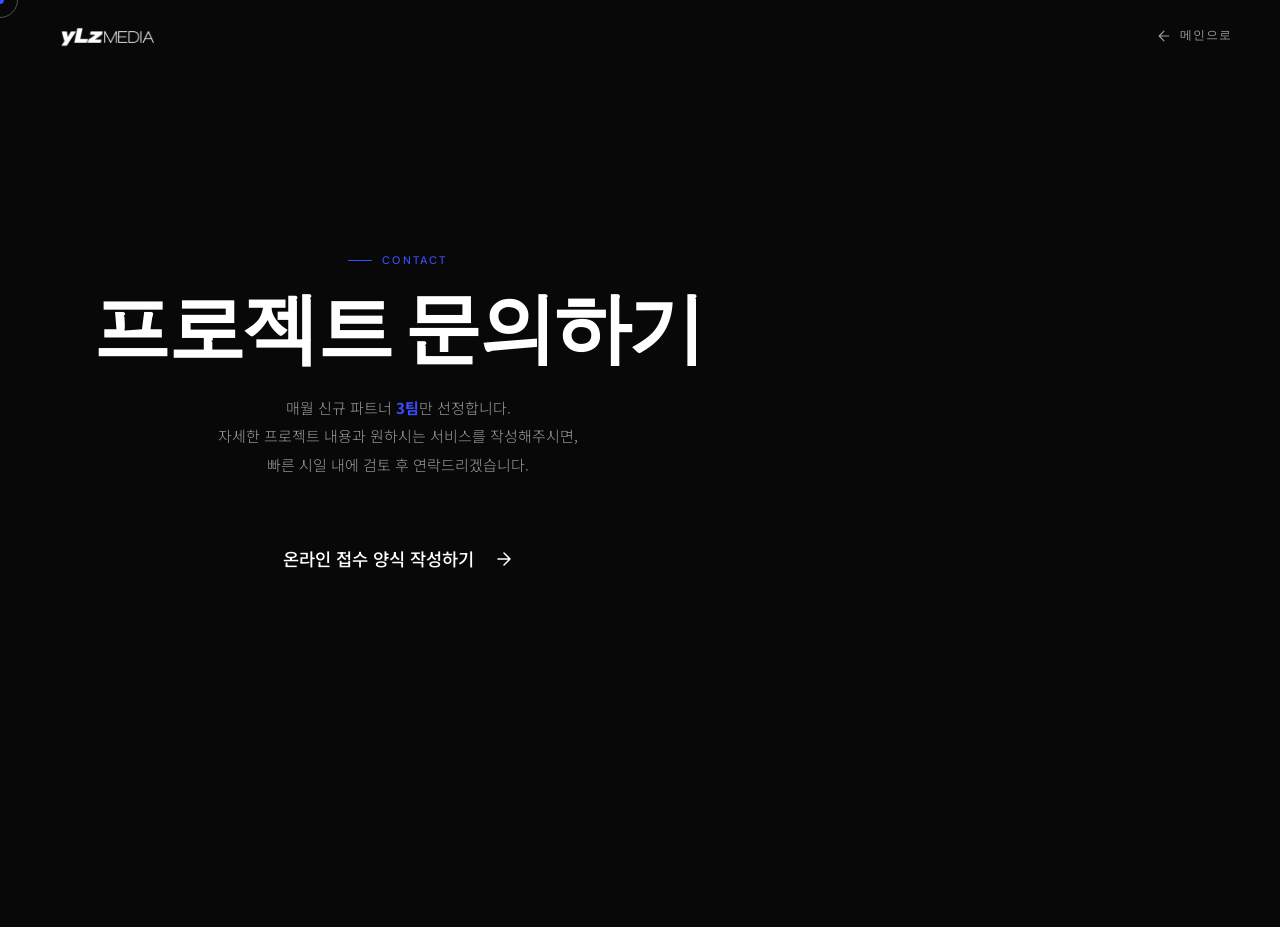
==== contact.html @ 0441ea74 "Update contact page for Vercel deployment with Tally" ====
<!DOCTYPE html>
<html lang="ko">
<head>
    <meta charset="UTF-8">
    <meta name="viewport" content="width=device-width, initial-scale=1.0">
    <meta name="description" content="YLZ MEDIA 문의하기 — 전략부터 제작까지 함께합니다.">
    <title>Contact — YLZ MEDIA</title>
    <link rel="preconnect" href="https://fonts.googleapis.com">
    <link rel="preconnect" href="https://fonts.gstatic.com" crossorigin>
    <link href="https://fonts.googleapis.com/css2?family=Noto+Sans+KR:wght@300;400;500;700;900&family=DM+Sans:ital,opsz,wght@0,9..40,300;0,9..40,400;0,9..40,500;0,9..40,700;1,9..40,300&display=swap" rel="stylesheet">
    <link rel="stylesheet" href="css/style.css?v=20260222">
    <link rel="stylesheet" href="css/contact.css">
</head>
<body class="contact-page">

    <!-- Custom Cursor -->
    <div class="cursor" id="cursor"></div>
    <div class="cursor-follower" id="cursorFollower"></div>

    <!-- Navigation -->
    <nav class="nav" id="nav">
        <div class="nav-inner">
            <a href="index.html" class="nav-logo">
                <img src="images/logo.png" alt="YLZ MEDIA" class="logo-img">
            </a>
            <a href="index.html" class="nav-back">
                <svg width="16" height="16" viewBox="0 0 20 20" fill="none"><path d="M16 10H4M4 10L10 4M4 10L10 16" stroke="currentColor" stroke-width="1.5" stroke-linecap="round"/></svg>
                <span>메인으로</span>
            </a>
        </div>
    </nav>

    <!-- Contact Page -->
    <main class="contact-page-main">
        <div class="container">

            <!-- 페이지 헤더 -->
            <div class="cp-header" style="text-align: center; padding-top: 10vh; padding-bottom: 15vh;">
                <span class="section-label reveal-up">Contact</span>
                <h1 class="cp-title reveal-up" data-delay="0.1" style="margin-bottom: 24px;">
                    프로젝트 문의하기
                </h1>
                <p class="cp-sub reveal-up" data-delay="0.2" style="margin-bottom: 48px;">
                    매월 신규 파트너 <em>3팀</em>만 선정합니다.<br>
                    자세한 프로젝트 내용과 원하시는 서비스를 작성해주시면,<br>
                    빠른 시일 내에 검토 후 연락드리겠습니다.
                </p>
                
                <div class="reveal-up" data-delay="0.3">
                    <a href="https://tally.so/r/wQQgO8" target="_blank" class="btn-primary" style="display: inline-flex; align-items: center; justify-content: center; padding: 18px 48px; border-radius: 100px; font-weight: 500; font-size: 1.1rem; color: #fff; background: var(--accent); transition: transform 0.3s ease, background 0.3s ease; text-decoration: none;">
                        <span>온라인 접수 양식 작성하기</span>
                        <svg width="20" height="20" viewBox="0 0 20 20" fill="none" style="margin-left: 8px;"><path d="M4 10H16M16 10L10 4M16 10L10 16" stroke="currentColor" stroke-width="1.5" stroke-linecap="round"/></svg>
                    </a>
                </div>
                
                <style>
                    .btn-primary:hover {
                        transform: translateY(-2px);
                        opacity: 0.9;
                    }
                </style>
            </div>

        </div>
    </main>

    <script src="js/contact.js"></script>
</body>
</html>
---- css/style.css ----
/* ============================================
   YLZ MEDIA — Design System
   Dark / Minimalist / Ultramarine
============================================ */

/* ── Variables ── */
:root {
  --black:        #080808;
  --black-2:      #0f0f0f;
  --black-3:      #161616;
  --black-4:      #1e1e1e;
  --white:        #ffffff;
  --white-60:     rgba(255,255,255,0.6);
  --white-30:     rgba(255,255,255,0.3);
  --white-10:     rgba(255,255,255,0.08);
  --ultramarine:  #3B4EFF;
  --ultra-light:  #6070FF;
  --ultra-dark:   #2234CC;
  --ultra-glow:   rgba(59,78,255,0.25);
  --ultra-10:     rgba(59,78,255,0.1);

  --font-en:      'DM Sans', sans-serif;
  --font-ko:      'Noto Sans KR', sans-serif;

  --nav-h:        72px;
  --radius:       4px;
  --transition:   0.6s cubic-bezier(0.16,1,0.3,1);
  --ease:         cubic-bezier(0.16,1,0.3,1);
}

/* ── Reset ── */
*, *::before, *::after { box-sizing: border-box; margin: 0; padding: 0; }
html { scroll-behavior: smooth; font-size: 16px; }
body {
  background: var(--black);
  color: var(--white);
  font-family: var(--font-ko);
  font-weight: 400;
  line-height: 1.6;
  overflow-x: hidden;
  cursor: none;
}
a { color: inherit; text-decoration: none; }
ul { list-style: none; }
img { max-width: 100%; display: block; }
button { cursor: none; border: none; background: none; }
input, textarea { font-family: var(--font-ko); }

/* ── Custom Cursor ── */
.cursor {
  position: fixed;
  width: 8px;
  height: 8px;
  background: var(--ultramarine);
  border-radius: 50%;
  pointer-events: none;
  z-index: 9999;
  transform: translate(-50%, -50%);
  transition: width 0.2s var(--ease), height 0.2s var(--ease), background 0.2s;
  mix-blend-mode: normal;
}
.cursor-follower {
  position: fixed;
  width: 36px;
  height: 36px;
  border: 1px solid var(--white-30);
  border-radius: 50%;
  pointer-events: none;
  z-index: 9998;
  transform: translate(-50%, -50%);
  transition: transform 0.15s var(--ease), width 0.3s var(--ease), height 0.3s var(--ease), border-color 0.3s;
}
body.cursor-hover .cursor {
  width: 0;
  height: 0;
}
body.cursor-hover .cursor-follower {
  width: 60px;
  height: 60px;
  border-color: var(--ultramarine);
}

/* ── Layout ── */
.container {
  width: 100%;
  max-width: 1280px;
  margin: 0 auto;
  padding: 0 48px;
}
.section {
  padding: 140px 0;
}

/* ── Typography ── */
.section-label {
  display: inline-flex;
  align-items: center;
  gap: 10px;
  font-family: var(--font-en);
  font-size: 11px;
  font-weight: 500;
  letter-spacing: 0.2em;
  text-transform: uppercase;
  color: var(--ultramarine);
  margin-bottom: 24px;
}
.section-label::before {
  content: '';
  display: block;
  width: 24px;
  height: 1px;
  background: var(--ultramarine);
}

.section-title {
  font-family: var(--font-en);
  font-size: clamp(42px, 5vw, 72px);
  font-weight: 700;
  line-height: 1.05;
  letter-spacing: -0.02em;
  color: var(--white);
  margin-bottom: 64px;
}
.section-title em {
  font-style: italic;
  color: var(--ultramarine);
}

/* ── Reveal Animation ── */
.reveal-up {
  opacity: 0;
  transform: translateY(40px);
  transition: opacity 0.8s var(--ease), transform 0.8s var(--ease);
}
.reveal-up.is-visible {
  opacity: 1;
  transform: translateY(0);
}

/* ── Navigation ── */
.nav {
  position: fixed;
  top: 0;
  left: 0;
  right: 0;
  z-index: 1000;
  height: var(--nav-h);
  transition: background 0.4s, backdrop-filter 0.4s, border-bottom 0.4s;
}
.nav.scrolled {
  background: rgba(8,8,8,0.9);
  backdrop-filter: blur(20px);
  -webkit-backdrop-filter: blur(20px);
  border-bottom: 1px solid var(--white-10);
}
.nav-inner {
  height: 100%;
  max-width: 1280px;
  margin: 0 auto;
  padding: 0 48px;
  display: flex;
  align-items: center;
  justify-content: space-between;
}
.nav-logo {
  display: flex;
  align-items: center;
  transition: opacity 0.3s;
}
.nav-logo:hover { opacity: 0.7; }
.logo-img {
  height: 28px;
  width: auto;
  display: block;
  object-fit: contain;
  /* 로고가 흰색일 경우를 위한 필터 — 이미 흰색이면 제거 가능 */
  filter: brightness(0) invert(1);
}
.footer-logo-img {
  height: 24px;
}
.logo-dot {
  color: var(--ultramarine);
  font-size: 28px;
  line-height: 1;
  margin-top: -4px;
}

.nav-menu {
  display: flex;
  align-items: center;
  gap: 40px;
}
.nav-link {
  font-family: var(--font-en);
  font-size: 13px;
  font-weight: 400;
  letter-spacing: 0.05em;
  color: var(--white-60);
  position: relative;
  transition: color 0.3s;
  overflow: hidden;
}
.nav-link::after {
  content: '';
  position: absolute;
  bottom: -2px;
  left: 0;
  width: 0;
  height: 1px;
  background: var(--ultramarine);
  transition: width 0.3s var(--ease);
}
.nav-link:hover { color: var(--white); }
.nav-link:hover::after { width: 100%; }
.nav-link.active { color: var(--white); }
.nav-link.active::after { width: 100%; }

.nav-cta {
  font-family: var(--font-en);
  font-size: 12px;
  font-weight: 500;
  letter-spacing: 0.1em;
  text-transform: uppercase;
  color: var(--ultramarine);
  border: 1px solid var(--ultramarine);
  padding: 8px 20px;
  border-radius: 2px;
  transition: background 0.3s, color 0.3s;
}
.nav-cta:hover {
  background: var(--ultramarine);
  color: var(--white);
}

.nav-toggle {
  display: none;
  flex-direction: column;
  gap: 6px;
  padding: 4px;
}
.toggle-line {
  display: block;
  width: 28px;
  height: 1.5px;
  background: var(--white);
  transition: transform 0.4s var(--ease), opacity 0.3s;
  transform-origin: center;
}
.nav-toggle.open .toggle-line:first-child {
  transform: translateY(3.75px) rotate(45deg);
}
.nav-toggle.open .toggle-line:last-child {
  transform: translateY(-3.75px) rotate(-45deg);
}

/* ── Hero ── */
.hero {
  position: relative;
  min-height: 100vh;
  display: flex;
  flex-direction: column;
  justify-content: center;
  overflow: hidden;
  padding-top: var(--nav-h);
}
.hero-bg {
  position: absolute;
  inset: 0;
  z-index: 0;
}
.hero-grid {
  position: absolute;
  inset: 0;
  background-image:
    linear-gradient(rgba(255,255,255,0.03) 1px, transparent 1px),
    linear-gradient(90deg, rgba(255,255,255,0.03) 1px, transparent 1px);
  background-size: 80px 80px;
  mask-image: radial-gradient(ellipse 80% 80% at 50% 50%, black 40%, transparent 100%);
}
.hero-glow {
  position: absolute;
  bottom: -20%;
  left: 50%;
  transform: translateX(-50%);
  width: 800px;
  height: 500px;
  background: radial-gradient(ellipse, var(--ultra-glow) 0%, transparent 70%);
  pointer-events: none;
}

.hero-inner {
  position: relative;
  z-index: 1;
  max-width: 1280px;
  margin: 0 auto;
  padding: 0 48px;
  width: 100%;
  padding-top: 80px;
  padding-bottom: 80px;
}
.hero-label {
  display: inline-flex;
  align-items: center;
  gap: 10px;
  font-family: var(--font-en);
  font-size: 11px;
  font-weight: 500;
  letter-spacing: 0.25em;
  color: var(--white-60);
  text-transform: uppercase;
  margin-bottom: 32px;
}
.label-dot {
  width: 6px;
  height: 6px;
  border-radius: 50%;
  background: var(--ultramarine);
  animation: pulse 2s infinite;
}
@keyframes pulse {
  0%, 100% { opacity: 1; transform: scale(1); }
  50% { opacity: 0.5; transform: scale(0.7); }
}

.hero-title {
  display: flex;
  flex-direction: column;
  gap: 8px;
  margin-bottom: 56px;
}
.hero-line {
  display: flex;
  align-items: baseline;
  gap: 20px;
  overflow: hidden;
}
.word {
  font-family: var(--font-en);
  font-size: clamp(56px, 8vw, 120px);
  font-weight: 700;
  line-height: 1;
  letter-spacing: -0.03em;
  display: block;
}
.word.accent { color: var(--ultramarine); }
.word.outline {
  color: transparent;
  -webkit-text-stroke: 1.5px rgba(255,255,255,0.5);
}

.hero-bottom {
  display: flex;
  align-items: flex-end;
  gap: 64px;
}
.hero-sub {
  font-size: 15px;
  line-height: 1.8;
  color: var(--white-60);
  font-weight: 300;
  max-width: 320px;
}

.btn-primary {
  display: inline-flex;
  align-items: center;
  gap: 12px;
  font-family: var(--font-ko);
  font-size: 14px;
  font-weight: 500;
  color: var(--white);
  background: var(--ultramarine);
  padding: 16px 32px;
  border-radius: 2px;
  white-space: nowrap;
  transition: background 0.3s, transform 0.3s var(--ease), box-shadow 0.3s;
}
.btn-primary:hover {
  background: var(--ultra-light);
  transform: translateY(-2px);
  box-shadow: 0 16px 40px var(--ultra-glow);
}
.btn-primary svg { transition: transform 0.3s var(--ease); }
.btn-primary:hover svg { transform: translateX(4px); }

.hero-scroll {
  position: absolute;
  left: 48px;
  bottom: 48px;
  display: flex;
  align-items: center;
  gap: 16px;
  z-index: 1;
}
.scroll-line {
  width: 1px;
  height: 56px;
  background: var(--white-10);
  position: relative;
  overflow: hidden;
}
.scroll-dot {
  position: absolute;
  top: -8px;
  left: 50%;
  transform: translateX(-50%);
  width: 3px;
  height: 8px;
  border-radius: 2px;
  background: var(--ultramarine);
  animation: scrollDown 1.8s infinite var(--ease);
}
@keyframes scrollDown {
  0%   { top: -8px; opacity: 1; }
  80%  { top: 56px; opacity: 0.3; }
  100% { top: -8px; opacity: 0; }
}
.scroll-label {
  font-family: var(--font-en);
  font-size: 10px;
  letter-spacing: 0.2em;
  text-transform: uppercase;
  color: var(--white-30);
  writing-mode: vertical-lr;
  transform: rotate(180deg);
}

.hero-marquee {
  position: absolute;
  bottom: 0;
  left: 0;
  right: 0;
  height: 48px;
  border-top: 1px solid var(--white-10);
  overflow: hidden;
  display: flex;
  align-items: center;
  z-index: 1;
}
.marquee-track {
  display: flex;
  align-items: center;
  gap: 32px;
  animation: marquee 30s linear infinite;
  white-space: nowrap;
}
.marquee-track span {
  font-family: var(--font-en);
  font-size: 11px;
  font-weight: 500;
  letter-spacing: 0.2em;
  text-transform: uppercase;
  color: var(--white-30);
}
.marquee-track .sep { color: var(--ultramarine); }
@keyframes marquee {
  from { transform: translateX(0); }
  to   { transform: translateX(-50%); }
}

/* ── About ── */
.about { background: var(--black); }
.section-header { margin-bottom: 80px; }
.section-header.center { text-align: center; }
.section-header.center .section-label {
  justify-content: center;
}
.section-header.center .section-label::before { display: none; }

.about-body {
  display: grid;
  grid-template-columns: 1fr 1fr;
  gap: 80px;
  align-items: center;
}

/* Quote block */
.about-quote {
  margin-bottom: 40px;
}
.quote-icon {
  display: block;
  font-family: var(--font-en);
  font-size: 64px;
  line-height: 1;
  color: var(--ultramarine);
  margin-bottom: 16px;
  font-weight: 700;
}
.about-lead {
  font-size: 15px;
  color: var(--white-60);
  font-weight: 300;
  line-height: 1.8;
  margin-bottom: 12px;
}
.about-question {
  font-size: 20px;
  font-weight: 700;
  color: var(--white);
  line-height: 1.5;
}
.about-desc {
  font-size: 15px;
  line-height: 1.9;
  color: var(--white-60);
  font-weight: 300;
}
.about-desc strong {
  color: var(--white);
  font-weight: 600;
}

/* Big text */
.about-big-text {
  display: flex;
  flex-direction: column;
  gap: 0;
}
.big-text-line {
  font-family: var(--font-en);
  font-size: clamp(52px, 6.5vw, 100px);
  font-weight: 900;
  line-height: 1;
  letter-spacing: -0.03em;
}
.big-text-line.white { color: var(--white); }
.big-text-line.blue  { color: var(--ultramarine); }

/* Platform Marquee */
.about-platforms {
  display: flex;
  align-items: center;
  justify-content: center;
  overflow: hidden;
}
.platform-marquee-wrap {
  display: flex;
  flex-direction: column;
  gap: 0;
  width: 100%;
  overflow: hidden;
  border: 1px solid var(--white-10);
  border-radius: 12px;
  padding: 8px 0;
  background: var(--black-3);
}
.platform-marquee-row {
  overflow: hidden;
  padding: 12px 0;
  border-bottom: 1px solid var(--white-10);
}
.platform-marquee-row:last-child {
  border-bottom: none;
}
.platform-marquee-track {
  display: flex;
  align-items: center;
  gap: 24px;
  white-space: nowrap;
  animation: platformForward 20s linear infinite;
}
.platform-marquee-track.reverse {
  animation: platformReverse 24s linear infinite;
}
.platform-marquee-track.slow {
  animation: platformForward 32s linear infinite;
}
.platform-marquee-track span {
  font-family: var(--font-en);
  font-size: clamp(22px, 3vw, 36px);
  font-weight: 800;
  letter-spacing: 0.05em;
  color: var(--white);
  text-transform: uppercase;
  transition: color 0.3s;
}
.platform-marquee-track span:not(.psep):hover {
  color: var(--ultramarine);
}
.platform-marquee-track .psep {
  color: var(--ultramarine);
  font-size: 18px;
  font-weight: 400;
}
@keyframes platformForward {
  from { transform: translateX(0); }
  to   { transform: translateX(-50%); }
}
@keyframes platformReverse {
  from { transform: translateX(-50%); }
  to   { transform: translateX(0); }
}

/* ── Problem ── */
.problem { background: var(--black-2); }
.problem-body {
  display: grid;
  grid-template-columns: 1fr 1fr;
  gap: 80px;
  align-items: center;
}
.problem-stat {
  margin-bottom: 32px;
}
.stat-number {
  font-family: var(--font-en);
  font-size: clamp(96px, 12vw, 160px);
  font-weight: 900;
  color: var(--white);
  line-height: 1;
  letter-spacing: -0.04em;
  display: block;
}
.stat-pct {
  font-size: clamp(56px, 7vw, 96px);
  color: var(--ultramarine);
}
.problem-stat-desc {
  font-size: 15px;
  line-height: 1.8;
  color: var(--white-60);
  font-weight: 300;
}
.problem-cards {
  display: flex;
  flex-direction: column;
  gap: 12px;
}
.problem-card {
  border: 1px solid var(--ultramarine);
  border-radius: var(--radius);
  background: var(--ultra-10);
  padding: 24px 28px;
  transition: background 0.3s, transform 0.3s var(--ease);
}
.problem-card:hover {
  background: rgba(59,78,255,0.18);
  transform: translateX(6px);
}
.problem-card-inner {
  display: flex;
  flex-direction: column;
  gap: 6px;
}
.problem-card-inner strong {
  font-size: 16px;
  font-weight: 700;
  color: var(--white);
}
.problem-card-inner span {
  font-size: 13px;
  color: var(--white-60);
  font-weight: 300;
}
.accent-text {
  color: var(--ultramarine);
  font-weight: 700;
}

/* ── Solution ── */
.solution { background: var(--black-2); }
.solution-steps {
  display: flex;
  flex-direction: column;
  gap: 0;
}
.solution-step {
  display: grid;
  grid-template-columns: 80px 1fr 48px;
  align-items: center;
  gap: 40px;
  padding: 48px 0;
  border-bottom: 1px solid var(--white-10);
  position: relative;
  transition: background 0.4s;
}
.solution-step:first-child { border-top: 1px solid var(--white-10); }
.solution-step::before {
  content: '';
  position: absolute;
  inset: 0;
  background: var(--ultra-10);
  opacity: 0;
  transition: opacity 0.4s;
  pointer-events: none;
  border-radius: var(--radius);
}
.solution-step:hover::before { opacity: 1; }
.step-number {
  font-family: var(--font-en);
  font-size: 13px;
  font-weight: 500;
  letter-spacing: 0.1em;
  color: var(--ultramarine);
}
.step-content h3 {
  font-size: 22px;
  font-weight: 700;
  color: var(--white);
  margin-bottom: 8px;
  transition: color 0.3s;
}
.solution-step:hover .step-content h3 { color: var(--ultra-light); }
.step-content p {
  font-size: 14px;
  color: var(--white-60);
  font-weight: 300;
  line-height: 1.7;
}
.step-arrow {
  display: flex;
  justify-content: center;
  color: var(--white-30);
  transition: color 0.3s, transform 0.3s;
}
.step-arrow.last { opacity: 0; }
.solution-step:hover .step-arrow { color: var(--ultramarine); transform: translateX(4px); }

/* ── Performance ── */
.performance {
  background: var(--black-3);
  position: relative;
  overflow: hidden;
}
.performance::before {
  content: '';
  position: absolute;
  top: 50%;
  left: 50%;
  transform: translate(-50%, -50%);
  width: 800px;
  height: 400px;
  background: radial-gradient(ellipse, rgba(59,78,255,0.08) 0%, transparent 70%);
  pointer-events: none;
}
.performance-grid {
  display: grid;
  grid-template-columns: repeat(2, 1fr);
  gap: 1px;
  background: var(--white-10);
  border: 1px solid var(--white-10);
}
.perf-item {
  background: var(--black-3);
  padding: 56px 48px;
  position: relative;
  transition: background 0.3s;
}
.perf-item:hover { background: var(--black-4); }
.perf-number {
  display: flex;
  align-items: flex-end;
  gap: 2px;
  margin-bottom: 12px;
}
.perf-prefix {
  font-family: var(--font-en);
  font-size: clamp(40px, 5vw, 72px);
  font-weight: 700;
  color: var(--ultramarine);
  line-height: 1;
  padding-bottom: 6px;
}
.count {
  font-family: var(--font-en);
  font-size: clamp(48px, 6vw, 88px);
  font-weight: 700;
  color: var(--white);
  line-height: 1;
  letter-spacing: -0.03em;
}
.perf-unit {
  font-family: var(--font-en);
  font-size: clamp(28px, 3.5vw, 48px);
  font-weight: 700;
  color: var(--ultramarine);
  line-height: 1;
  padding-bottom: 6px;
}
.perf-label {
  font-size: 16px;
  font-weight: 700;
  color: var(--white);
  margin-bottom: 12px;
}
.perf-desc {
  font-size: 13px;
  color: var(--white-60);
  font-weight: 300;
  line-height: 1.8;
}

/* ── Services ── */
.services { background: var(--black); }
.services-list {
  display: flex;
  flex-direction: column;
}
.service-item {
  display: grid;
  grid-template-columns: 60px 1fr auto;
  align-items: center;
  gap: 48px;
  padding: 40px 0;
  border-bottom: 1px solid var(--white-10);
  position: relative;
  overflow: hidden;
  cursor: none;
}
.service-item:first-child { border-top: 1px solid var(--white-10); }
.service-item::before {
  content: '';
  position: absolute;
  left: -100%;
  top: 0;
  width: 100%;
  height: 100%;
  background: linear-gradient(90deg, transparent, var(--ultra-10));
  transition: left 0.5s var(--ease);
}
.service-item:hover::before { left: 0; }
.service-num {
  font-family: var(--font-en);
  font-size: 12px;
  font-weight: 500;
  letter-spacing: 0.1em;
  color: var(--white-30);
  transition: color 0.3s;
}
.service-item:hover .service-num { color: var(--ultramarine); }
.service-info h3 {
  font-size: 20px;
  font-weight: 700;
  color: var(--white);
  margin-bottom: 8px;
  transition: color 0.3s;
}
.service-item:hover .service-info h3 { color: var(--ultra-light); }
.service-info p {
  font-size: 13px;
  color: var(--white-60);
  font-weight: 300;
  line-height: 1.7;
}
.service-subtags {
  display: flex;
  gap: 8px;
  margin-top: 14px;
  flex-wrap: wrap;
}
.service-subtags span {
  font-family: var(--font-en);
  font-size: 11px;
  font-weight: 500;
  letter-spacing: 0.08em;
  color: var(--ultramarine);
  border: 1px solid var(--ultramarine);
  padding: 4px 12px;
  border-radius: 20px;
  transition: background 0.3s, color 0.3s;
}
.service-item:hover .service-subtags span {
  background: var(--ultramarine);
  color: var(--white);
}
.service-tag {
  font-family: var(--font-en);
  font-size: 11px;
  font-weight: 500;
  letter-spacing: 0.1em;
  text-transform: uppercase;
  color: var(--white-30);
  border: 1px solid var(--white-10);
  padding: 6px 14px;
  border-radius: 2px;
  white-space: nowrap;
  transition: color 0.3s, border-color 0.3s;
}
.service-item:hover .service-tag {
  color: var(--ultramarine);
  border-color: var(--ultramarine);
}

/* ── Portfolio ── */
.portfolio { background: var(--black-2); }

.portfolio-grid {
  display: grid;
  grid-template-columns: repeat(2, 1fr);
  gap: 2px;
}

/* 포트폴리오 카드 */
.portfolio-item {
  overflow: hidden;
  position: relative;
  cursor: none;
  transition: opacity 0.4s, transform 0.4s var(--ease);
}
.portfolio-link {
  display: block;
  text-decoration: none;
  color: inherit;
}

/* 썸네일 영역 */
.portfolio-thumb {
  position: relative;
  overflow: hidden;
  aspect-ratio: 16/10;
  background: var(--black-4);
}
.portfolio-thumb img {
  width: 100%;
  height: 100%;
  object-fit: cover;
  display: block;
  transition: transform 0.7s var(--ease);
}
.portfolio-item:hover .portfolio-thumb img {
  transform: scale(1.06);
}

/* 썸네일 없을 때 플레이스홀더 */
.portfolio-placeholder {
  width: 100%;
  height: 100%;
  background: var(--black-4);
  display: flex;
  align-items: center;
  justify-content: center;
  transition: background 0.4s;
}
.portfolio-item:hover .portfolio-placeholder {
  background: var(--black-3);
}
.placeholder-icon {
  font-size: 36px;
  color: var(--white-10);
  transition: color 0.4s, transform 0.4s var(--ease);
}
.portfolio-item:hover .placeholder-icon {
  color: var(--ultramarine);
  transform: scale(1.15);
}

/* 호버 오버레이 */
.portfolio-hover {
  position: absolute;
  inset: 0;
  background: rgba(8, 8, 8, 0.88);
  backdrop-filter: blur(4px);
  -webkit-backdrop-filter: blur(4px);
  display: flex;
  flex-direction: column;
  align-items: center;
  justify-content: center;
  gap: 12px;
  opacity: 0;
  transition: opacity 0.4s var(--ease);
  padding: 24px;
}
.portfolio-item:hover .portfolio-hover {
  opacity: 1;
}

/* 성과 수치 */
.hover-stat {
  display: flex;
  flex-direction: column;
  align-items: center;
  gap: 4px;
}
.stat-label {
  font-family: var(--font-en);
  font-size: 10px;
  font-weight: 500;
  letter-spacing: 0.2em;
  text-transform: uppercase;
  color: var(--ultramarine);
}
.stat-value {
  font-family: var(--font-en);
  font-size: clamp(28px, 4vw, 44px);
  font-weight: 700;
  color: var(--white);
  letter-spacing: -0.02em;
  line-height: 1;
}
.hover-divider {
  width: 32px;
  height: 1px;
  background: var(--white-30);
}
.hover-platform {
  font-family: var(--font-en);
  font-size: 11px;
  font-weight: 500;
  letter-spacing: 0.15em;
  text-transform: uppercase;
  color: var(--white-60);
}
.hover-cta {
  font-family: var(--font-ko);
  font-size: 12px;
  font-weight: 400;
  color: var(--ultramarine);
  border: 1px solid var(--ultramarine);
  padding: 7px 18px;
  border-radius: 2px;
  margin-top: 4px;
  transition: background 0.3s, color 0.3s;
}
.portfolio-link:hover .hover-cta {
  background: var(--ultramarine);
  color: var(--white);
}

/* 카드 하단 정보 */
.portfolio-info {
  padding: 20px 24px;
  background: var(--black-3);
  border-top: 1px solid var(--white-10);
  display: flex;
  flex-direction: column;
  gap: 4px;
  transition: background 0.3s;
}
.portfolio-item:hover .portfolio-info {
  background: var(--black-4);
}
.portfolio-cat-tag {
  font-family: var(--font-en);
  font-size: 10px;
  font-weight: 500;
  letter-spacing: 0.18em;
  text-transform: uppercase;
  color: var(--ultramarine);
  margin-bottom: 4px;
}
.portfolio-client {
  font-size: 18px;
  font-weight: 700;
  color: var(--white);
  line-height: 1.2;
  transition: color 0.3s;
}
.portfolio-item:hover .portfolio-client {
  color: var(--ultra-light);
}
.portfolio-project {
  font-size: 12px;
  color: var(--white-60);
  font-weight: 300;
}

/* 소개서 CTA */
.portfolio-cta {
  margin-top: 48px;
  display: flex;
  align-items: center;
  gap: 24px;
}
.portfolio-cta p {
  font-size: 14px;
  color: var(--white-60);
  font-weight: 300;
}
.btn-outline {
  display: inline-flex;
  align-items: center;
  gap: 10px;
  font-family: var(--font-ko);
  font-size: 13px;
  font-weight: 500;
  color: var(--white);
  border: 1px solid var(--white-30);
  padding: 12px 24px;
  border-radius: 2px;
  white-space: nowrap;
  transition: border-color 0.3s, color 0.3s, background 0.3s;
}
.btn-outline:hover {
  border-color: var(--ultramarine);
  color: var(--ultramarine);
}

/* ══════════════════════════════
   ── Contact ──
══════════════════════════════ */
.contact {
  background: var(--black);
  padding: 120px 0 140px;
  position: relative;
  overflow: hidden;
}

/* 2-컬럼 그리드 */
.contact-inner {
  display: grid;
  grid-template-columns: 1fr 1fr;
  align-items: center;
  gap: 80px;
}

/* ── 좌측 ── */
.contact-left {
  display: flex;
  flex-direction: column;
  align-items: flex-start;
}

/* 레이블 */
.contact-label {
  font-family: var(--font-en);
  font-size: 13px;
  font-weight: 600;
  color: var(--white);
  letter-spacing: 0.05em;
  margin-bottom: 28px;
}

/* 메인 타이틀 */
.contact-title {
  font-family: var(--font-ko);
  font-size: clamp(40px, 5vw, 72px);
  font-weight: 800;
  line-height: 1.2;
  letter-spacing: -0.03em;
  color: var(--white);
  margin-bottom: 48px;
}
.contact-title em {
  font-style: normal;
  color: var(--ultramarine);
}

/* 버튼 2개 */
.contact-btns {
  display: flex;
  align-items: center;
  gap: 12px;
  margin-bottom: 24px;
  flex-wrap: wrap;
}

.btn-kakao,
.btn-online {
  display: inline-flex;
  align-items: center;
  gap: 10px;
  font-family: var(--font-ko);
  font-size: 15px;
  font-weight: 600;
  padding: 15px 26px;
  border-radius: 10px;
  border: 1.5px solid rgba(255,255,255,0.2);
  background: #1c1c1c;
  color: var(--white);
  text-decoration: none;
  white-space: nowrap;
  transition: background 0.22s, border-color 0.22s, transform 0.22s var(--ease), box-shadow 0.22s;
  letter-spacing: -0.01em;
}
.btn-kakao:hover,
.btn-online:hover {
  background: #272727;
  border-color: rgba(255,255,255,0.4);
  transform: translateY(-2px);
  box-shadow: 0 8px 28px rgba(0,0,0,0.5);
}

/* 안내 문구 */
.contact-notice {
  font-size: 13px;
  color: rgba(255,255,255,0.38);
  font-weight: 400;
  line-height: 1.9;
  margin-bottom: 16px;
}

/* 지금 문의하기 링크 버튼 */
.contact-cta {
  display: inline-flex;
  align-items: center;
  font-family: var(--font-ko);
  font-size: 14px;
  font-weight: 600;
  color: var(--white);
  text-decoration: none;
  border-bottom: 1px solid rgba(255,255,255,0.3);
  padding-bottom: 2px;
  transition: color 0.2s, border-color 0.2s;
  letter-spacing: -0.01em;
}
.contact-cta:hover {
  color: var(--ultramarine);
  border-color: var(--ultramarine);
}

/* ══════════════════════════════
   ── 우측: 폰 목업 ──
══════════════════════════════ */
.contact-right {
  display: flex;
  justify-content: center;
  align-items: center;
}

/* 폰 외형 */
.phone-mockup {
  width: 280px;
  height: 520px;
  background: #111111;
  border: 2px solid rgba(255,255,255,0.1);
  border-radius: 44px;
  position: relative;
  box-shadow:
    0 0 0 1px rgba(255,255,255,0.04),
    0 40px 80px rgba(0,0,0,0.6),
    inset 0 1px 0 rgba(255,255,255,0.06);
  overflow: hidden;
}

/* 노치 */
.phone-notch {
  width: 90px;
  height: 24px;
  background: #111111;
  border: 2px solid rgba(255,255,255,0.08);
  border-top: none;
  border-radius: 0 0 16px 16px;
  position: absolute;
  top: 0;
  left: 50%;
  transform: translateX(-50%);
  z-index: 10;
}

/* 화면 전체 */
.phone-screen {
  width: 100%;
  height: 100%;
  background: #0f0f0f;
  border-radius: 42px;
  overflow: hidden;
  display: flex;
  flex-direction: column;
  padding-top: 36px;
}

/* 메시지 영역 */
.chat-messages {
  flex: 1;
  padding: 20px 16px 24px;
  display: flex;
  flex-direction: column;
  gap: 14px;
  overflow: hidden;
}

/* 말풍선 행 */
.chat-row {
  display: flex;
  width: 100%;
}
.chat-row.left  { justify-content: flex-start; }
.chat-row.right { justify-content: flex-end; }

/* 말풍선 공통 */
.chat-bubble {
  max-width: 78%;
  padding: 10px 14px;
  font-family: var(--font-ko);
  font-size: 12px;
  line-height: 1.55;
  color: rgba(255,255,255,0.9);
  word-break: keep-all;
}

/* 왼쪽 (YLZ) */
.chat-row.left .chat-bubble {
  background: #262626;
  border: 1px solid rgba(255,255,255,0.08);
  border-radius: 4px 14px 14px 14px;
}

/* 오른쪽 (고객) */
.chat-row.right .chat-bubble {
  background: var(--ultramarine);
  border-radius: 14px 4px 14px 14px;
  color: #ffffff;
}

/* ── 반응형 ── */
@media (max-width: 1024px) {
  .contact-inner { gap: 56px; }
  .contact-title { font-size: clamp(36px, 5.5vw, 60px); }
  .phone-mockup { width: 250px; height: 480px; }
}
@media (max-width: 768px) {
  .contact { padding: 80px 0 100px; }
  .contact-inner {
    grid-template-columns: 1fr;
    gap: 60px;
  }
  .contact-right { order: -1; }
  .phone-mockup { width: 240px; height: 460px; }
  .contact-title { font-size: clamp(34px, 8vw, 52px); margin-bottom: 36px; }
  .btn-kakao, .btn-online { padding: 13px 22px; font-size: 14px; }
}
@media (max-width: 480px) {
  .contact-btns { flex-direction: column; align-items: stretch; }
  .btn-kakao, .btn-online { justify-content: center; }
  .contact-title { font-size: clamp(30px, 9vw, 44px); }
}

/* ── Footer ── */
.footer {
  background: var(--black-2);
  border-top: 1px solid var(--white-10);
  padding: 48px 0;
}
.footer-inner {
  display: flex;
  align-items: center;
  justify-content: space-between;
}
.footer-logo {
  display: flex;
  align-items: center;
  gap: 4px;
}
.footer-logo .logo-img {
  height: 22px;
}
.footer-tagline {
  font-family: var(--font-en);
  font-size: 10px;
  font-weight: 400;
  letter-spacing: 0.2em;
  color: var(--white-30);
  margin-left: 12px;
  padding-left: 12px;
  border-left: 1px solid var(--white-10);
  text-transform: uppercase;
}
.footer-copy {
  font-family: var(--font-en);
  font-size: 12px;
  color: var(--white-30);
  font-weight: 300;
}

/* ── Scroll Top ── */
.scroll-top {
  position: fixed;
  bottom: 40px;
  right: 40px;
  width: 48px;
  height: 48px;
  background: var(--black-3);
  border: 1px solid var(--white-10);
  border-radius: 50%;
  color: var(--white-60);
  display: flex;
  align-items: center;
  justify-content: center;
  z-index: 100;
  opacity: 0;
  transform: translateY(16px);
  transition: opacity 0.4s, transform 0.4s var(--ease), background 0.3s, border-color 0.3s, color 0.3s;
  cursor: none;
}
.scroll-top.visible {
  opacity: 1;
  transform: translateY(0);
}
.scroll-top:hover {
  background: var(--ultramarine);
  border-color: var(--ultramarine);
  color: var(--white);
}

/* ── Text Split Animation ── */
.char {
  display: inline-block;
  overflow: hidden;
  line-height: 1;
}
.char-inner {
  display: inline-block;
  transform: translateY(100%);
  transition: transform var(--transition);
}
.is-visible .char-inner {
  transform: translateY(0);
}

/* ── Responsive ── */
@media (max-width: 1024px) {
  .container { padding: 0 32px; }
  .nav-inner { padding: 0 32px; }
  .hero-inner { padding: 60px 32px; }
  .hero-scroll { left: 32px; }
  .section { padding: 100px 0; }
  .about-body { gap: 48px; }
  .problem-body { gap: 48px; }
  .contact-grid { gap: 64px; }
  .performance-grid { grid-template-columns: repeat(2, 1fr); }
}

@media (max-width: 768px) {
  .container { padding: 0 24px; }
  .nav-inner { padding: 0 24px; }
  .hero-inner { padding: 40px 24px; }
  .hero-scroll { display: none; }
  .section { padding: 80px 0; }

  .nav-menu {
    position: fixed;
    top: var(--nav-h);
    left: 0;
    right: 0;
    bottom: 0;
    background: rgba(8,8,8,0.97);
    backdrop-filter: blur(20px);
    flex-direction: column;
    justify-content: center;
    gap: 32px;
    transform: translateX(100%);
    transition: transform 0.5s var(--ease);
    border-top: 1px solid var(--white-10);
  }
  .nav-menu.open { transform: translateX(0); }
  .nav-link {
    font-size: 28px;
    font-weight: 500;
    color: var(--white-60);
  }
  .nav-cta {
    font-size: 14px;
    padding: 12px 28px;
  }
  .nav-toggle { display: flex; }

  .hero-bottom {
    flex-direction: column;
    align-items: flex-start;
    gap: 32px;
  }
  .word { font-size: clamp(40px, 12vw, 72px); }

  .about-body { grid-template-columns: 1fr; }
  .about-platforms { margin-top: 16px; }
  .platform-marquee-track span { font-size: 20px; }
  .problem-body { grid-template-columns: 1fr; gap: 48px; }
  .performance-grid { grid-template-columns: 1fr; }
  .perf-item { padding: 40px 28px; }
  .portfolio-grid { grid-template-columns: 1fr; }
  .portfolio-thumb { aspect-ratio: 16/9; }
  .contact-inner { grid-template-columns: 1fr; gap: 56px; }
  .contact-cta-box { padding: 36px 28px; }
  .service-item { grid-template-columns: 48px 1fr; gap: 24px; }
  .service-tag { display: none; }

  .footer-inner { flex-direction: column; gap: 20px; text-align: center; }
  .footer-tagline { display: none; }
  .solution-step { grid-template-columns: 60px 1fr; }
  .step-arrow { display: none; }

  .cursor, .cursor-follower { display: none; }
  body { cursor: auto; }
  button { cursor: pointer; }
}

@media (max-width: 480px) {
  .portfolio-grid { grid-template-columns: 1fr; }
  .portfolio-info { padding: 16px 18px; }
  .stat-value { font-size: 28px; }
  .section-title { font-size: clamp(32px, 10vw, 48px); }
  .scroll-top { bottom: 24px; right: 24px; width: 40px; height: 40px; }
}
---- css/contact.css ----
/* ============================================
   YLZ MEDIA — Contact Page
============================================ */

.contact-page {
  background: var(--black);
}

/* 뒤로가기 버튼 */
.nav-back {
  display: inline-flex;
  align-items: center;
  gap: 8px;
  font-family: var(--font-en);
  font-size: 12px;
  font-weight: 400;
  letter-spacing: 0.08em;
  color: var(--white-60);
  transition: color 0.3s;
}
.nav-back:hover { color: var(--white); }

/* 페이지 메인 */
.contact-page-main {
  padding-top: calc(var(--nav-h) + 80px);
  padding-bottom: 120px;
}

/* 페이지 헤더 */
.cp-header {
  max-width: 700px;
  margin-bottom: 80px;
}
.cp-header .section-label { margin-bottom: 20px; }
.cp-title {
  font-family: var(--font-en);
  font-size: clamp(48px, 6vw, 80px);
  font-weight: 700;
  line-height: 1.05;
  letter-spacing: -0.03em;
  color: var(--white);
  margin-bottom: 24px;
}
.cp-sub {
  font-size: 15px;
  color: var(--white-60);
  font-weight: 300;
  line-height: 1.9;
}
.cp-sub em {
  color: var(--ultramarine);
  font-style: normal;
  font-weight: 700;
}

/* 폼 전체 */
.cp-form {
  max-width: 860px;
}

/* 섹션 공통 */
.cp-section {
  padding: 56px 0;
  border-top: 1px solid var(--white-10);
}
.cp-section:last-of-type {
  border-bottom: 1px solid var(--white-10);
}
.cp-section-header {
  display: flex;
  align-items: center;
  gap: 20px;
  margin-bottom: 40px;
}
.cp-step-num {
  font-family: var(--font-en);
  font-size: 11px;
  font-weight: 500;
  letter-spacing: 0.15em;
  color: var(--ultramarine);
  border: 1px solid var(--ultramarine);
  padding: 4px 10px;
  border-radius: 2px;
  white-space: nowrap;
}
.cp-section-title {
  font-family: var(--font-ko);
  font-size: 20px;
  font-weight: 700;
  color: var(--white);
}

/* 폼 필드 */
.form-grid-2 {
  display: grid;
  grid-template-columns: 1fr 1fr;
  gap: 0 40px;
}
.form-field {
  position: relative;
  padding-top: 24px;
  margin-bottom: 12px;
}
.form-field input,
.form-field textarea {
  width: 100%;
  background: transparent;
  border: none;
  border-bottom: 1px solid var(--white-10);
  color: var(--white);
  font-size: 15px;
  font-weight: 300;
  padding: 12px 0;
  outline: none;
  transition: border-color 0.3s;
  resize: none;
  font-family: var(--font-ko);
}
.form-field input:focus,
.form-field textarea:focus { border-color: var(--ultramarine); }
.form-field label {
  position: absolute;
  top: 36px;
  left: 0;
  font-size: 14px;
  color: var(--white-30);
  font-weight: 300;
  pointer-events: none;
  transition: top 0.3s var(--ease), font-size 0.3s, color 0.3s;
}
.form-field input:focus ~ label,
.form-field input:not(:placeholder-shown) ~ label,
.form-field textarea:focus ~ label,
.form-field textarea:not(:placeholder-shown) ~ label {
  top: 0;
  font-size: 11px;
  color: var(--ultramarine);
  letter-spacing: 0.08em;
}
.form-field input::placeholder,
.form-field textarea::placeholder { color: transparent; }
.form-line {
  position: absolute;
  bottom: 0; left: 0;
  width: 0; height: 1px;
  background: var(--ultramarine);
  transition: width 0.4s var(--ease);
}
.form-field input:focus ~ .form-line,
.form-field textarea:focus ~ .form-line { width: 100%; }

.req { color: var(--ultramarine); font-size: 12px; }
.opt { color: var(--white-30); font-size: 11px; font-weight: 300; }
.form-sub-label {
  font-size: 13px;
  color: var(--white-60);
  font-weight: 400;
  margin-bottom: 16px;
}

/* 서비스 선택 카드 */
.service-select-grid {
  display: grid;
  grid-template-columns: repeat(5, 1fr);
  gap: 8px;
}
.service-select-card { cursor: none; display: block; }
.service-select-card input[type="checkbox"] { display: none; }
.service-card-inner {
  display: flex;
  flex-direction: column;
  gap: 6px;
  padding: 24px 16px;
  border: 1px solid var(--white-10);
  border-radius: var(--radius);
  background: var(--black-3);
  transition: border-color 0.3s, background 0.3s, transform 0.3s var(--ease);
  cursor: none;
}
.service-select-card:hover .service-card-inner {
  border-color: var(--white-30);
  background: var(--black-4);
  transform: translateY(-2px);
}
.service-select-card input:checked + .service-card-inner {
  border-color: var(--ultramarine);
  background: var(--ultra-10);
}
.service-card-num {
  font-family: var(--font-en);
  font-size: 11px;
  font-weight: 500;
  letter-spacing: 0.1em;
  color: var(--white-30);
}
.service-select-card input:checked + .service-card-inner .service-card-num {
  color: var(--ultramarine);
}
.service-card-name {
  font-size: 13px;
  font-weight: 700;
  color: var(--white);
  line-height: 1.3;
}
.service-card-desc {
  font-size: 11px;
  color: var(--white-60);
  font-weight: 300;
}

/* 예산 버튼 */
.budget-btn-group {
  display: flex;
  gap: 8px;
  flex-wrap: wrap;
}
.budget-btn {
  font-family: var(--font-ko);
  font-size: 13px;
  font-weight: 400;
  color: var(--white-60);
  border: 1px solid var(--white-10);
  background: var(--black-3);
  padding: 12px 24px;
  border-radius: 2px;
  cursor: none;
  transition: border-color 0.3s, color 0.3s, background 0.3s;
  white-space: nowrap;
}
.budget-btn:hover { border-color: var(--white-30); color: var(--white); }
.budget-btn.active {
  border-color: var(--ultramarine);
  color: var(--white);
  background: var(--ultra-10);
}

/* 유입경로 버튼 */
.source-btn-group {
  display: flex;
  gap: 8px;
  flex-wrap: wrap;
}
.source-btn {
  font-family: var(--font-ko);
  font-size: 13px;
  font-weight: 400;
  color: var(--white-60);
  border: 1px solid var(--white-10);
  background: var(--black-3);
  padding: 10px 20px;
  border-radius: 20px;
  cursor: none;
  transition: border-color 0.3s, color 0.3s, background 0.3s;
}
.source-btn:hover { border-color: var(--white-30); color: var(--white); }
.source-btn.active {
  border-color: var(--ultramarine);
  color: var(--white);
  background: var(--ultra-10);
}

/* 미팅 여부 버튼 */
.form-notice {
  font-size: 13px;
  color: var(--white-60);
  font-weight: 300;
  line-height: 1.8;
  margin-bottom: 24px;
  padding: 16px 20px;
  border-left: 2px solid var(--ultramarine);
  background: var(--ultra-10);
  border-radius: 0 var(--radius) var(--radius) 0;
}
.meeting-btn-group { display: flex; gap: 12px; }
.meeting-btn {
  font-family: var(--font-ko);
  font-size: 14px;
  font-weight: 500;
  color: var(--white-60);
  border: 1px solid var(--white-10);
  background: var(--black-3);
  padding: 16px 40px;
  border-radius: 2px;
  cursor: none;
  transition: border-color 0.3s, color 0.3s, background 0.3s;
}
.meeting-btn:hover { border-color: var(--white-30); color: var(--white); }
.meeting-btn.active {
  border-color: var(--ultramarine);
  color: var(--white);
  background: var(--ultra-10);
}

/* 개인정보 + 제출 */
.cp-submit-area {
  padding: 48px 0;
  display: flex;
  flex-direction: column;
  gap: 32px;
}
.privacy-check {
  display: flex;
  align-items: center;
  gap: 14px;
  cursor: none;
}
.privacy-check input[type="checkbox"] { display: none; }
.privacy-box {
  width: 20px; height: 20px;
  border: 1px solid var(--white-30);
  border-radius: 2px;
  flex-shrink: 0;
  display: flex;
  align-items: center;
  justify-content: center;
  transition: border-color 0.3s, background 0.3s;
}
.privacy-check input:checked + .privacy-box {
  background: var(--ultramarine);
  border-color: var(--ultramarine);
}
.privacy-check input:checked + .privacy-box::after {
  content: '✓';
  font-size: 12px;
  color: var(--white);
  font-weight: 700;
}
.privacy-text {
  font-size: 14px;
  color: var(--white-60);
  font-weight: 300;
}

.btn-submit {
  display: inline-flex;
  align-items: center;
  justify-content: space-between;
  gap: 16px;
  padding: 20px 40px;
  background: var(--ultramarine);
  color: var(--white);
  font-family: var(--font-ko);
  font-size: 15px;
  font-weight: 500;
  border-radius: 2px;
  border: none;
  cursor: none;
  transition: background 0.3s, transform 0.3s var(--ease), box-shadow 0.3s;
  width: 100%;
}
.btn-submit:hover {
  background: var(--ultra-light);
  transform: translateY(-2px);
  box-shadow: 0 16px 40px var(--ultra-glow);
}
.btn-submit svg { transition: transform 0.3s var(--ease); }
.btn-submit:hover svg { transform: translateX(4px); }

/* 완료 메시지 */
.cp-success {
  display: none;
  text-align: center;
  padding: 80px 40px;
  border: 1px solid var(--ultramarine);
  border-radius: 8px;
  background: var(--ultra-10);
}
.cp-success.show { display: block; }
.cp-success-icon {
  font-size: 48px;
  margin-bottom: 24px;
  display: block;
}
.cp-success h3 {
  font-size: 28px;
  font-weight: 700;
  color: var(--white);
  margin-bottom: 16px;
}
.cp-success p {
  font-size: 15px;
  color: var(--white-60);
  line-height: 1.8;
  margin-bottom: 32px;
}
.cp-success a {
  display: inline-flex;
  align-items: center;
  gap: 8px;
  font-size: 14px;
  color: var(--ultramarine);
  border-bottom: 1px solid var(--ultramarine);
  padding-bottom: 2px;
  transition: opacity 0.3s;
}
.cp-success a:hover { opacity: 0.7; }

/* 반응형 */
@media (max-width: 768px) {
  .contact-page-main { padding-top: calc(var(--nav-h) + 48px); padding-bottom: 80px; }
  .cp-title { font-size: clamp(36px, 10vw, 56px); }
  .form-grid-2 { grid-template-columns: 1fr; gap: 0; }
  .service-select-grid { grid-template-columns: repeat(2, 1fr); }
  .budget-btn { padding: 10px 16px; font-size: 12px; }
  .meeting-btn { padding: 14px 24px; }
  .cp-section { padding: 40px 0; }
  .service-select-card { cursor: pointer; }
  .budget-btn, .source-btn, .meeting-btn { cursor: pointer; }
  .privacy-check { cursor: pointer; }
  .btn-submit { cursor: pointer; }
}

@media (max-width: 480px) {
  .service-select-grid { grid-template-columns: 1fr 1fr; }
  .cp-header { margin-bottom: 48px; }
}
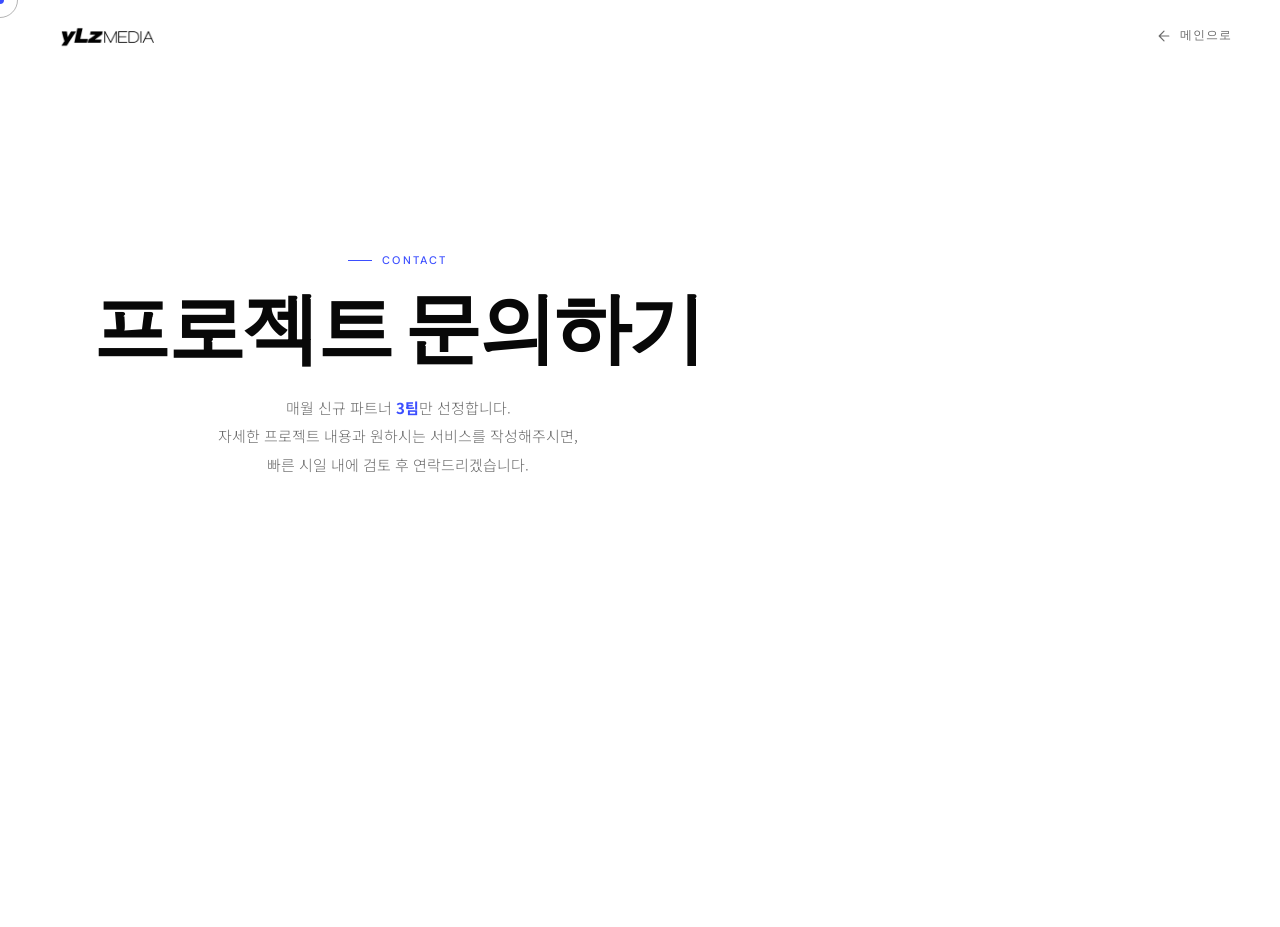
==== commit 2611fcac: "style: change button text colors to white" ====
--- a/contact.html
+++ b/contact.html
@@ -1,5 +1,6 @@
 <!DOCTYPE html>
 <html lang="ko">
+
 <head>
     <meta charset="UTF-8">
     <meta name="viewport" content="width=device-width, initial-scale=1.0">
@@ -7,10 +8,13 @@
     <title>Contact — YLZ MEDIA</title>
     <link rel="preconnect" href="https://fonts.googleapis.com">
     <link rel="preconnect" href="https://fonts.gstatic.com" crossorigin>
-    <link href="https://fonts.googleapis.com/css2?family=Noto+Sans+KR:wght@300;400;500;700;900&family=DM+Sans:ital,opsz,wght@0,9..40,300;0,9..40,400;0,9..40,500;0,9..40,700;1,9..40,300&display=swap" rel="stylesheet">
+    <link
+        href="https://fonts.googleapis.com/css2?family=Noto+Sans+KR:wght@300;400;500;700;900&family=DM+Sans:ital,opsz,wght@0,9..40,300;0,9..40,400;0,9..40,500;0,9..40,700;1,9..40,300&display=swap"
+        rel="stylesheet">
     <link rel="stylesheet" href="css/style.css?v=20260222">
     <link rel="stylesheet" href="css/contact.css">
 </head>
+
 <body class="contact-page">
 
     <!-- Custom Cursor -->
@@ -24,7 +28,10 @@
                 <img src="images/logo.png" alt="YLZ MEDIA" class="logo-img">
             </a>
             <a href="index.html" class="nav-back">
-                <svg width="16" height="16" viewBox="0 0 20 20" fill="none"><path d="M16 10H4M4 10L10 4M4 10L10 16" stroke="currentColor" stroke-width="1.5" stroke-linecap="round"/></svg>
+                <svg width="16" height="16" viewBox="0 0 20 20" fill="none">
+                    <path d="M16 10H4M4 10L10 4M4 10L10 16" stroke="currentColor" stroke-width="1.5"
+                        stroke-linecap="round" />
+                </svg>
                 <span>메인으로</span>
             </a>
         </div>
@@ -45,14 +52,18 @@
                     자세한 프로젝트 내용과 원하시는 서비스를 작성해주시면,<br>
                     빠른 시일 내에 검토 후 연락드리겠습니다.
                 </p>
-                
+
                 <div class="reveal-up" data-delay="0.3">
-                    <a href="https://tally.so/r/wQQgO8" target="_blank" class="btn-primary" style="display: inline-flex; align-items: center; justify-content: center; padding: 18px 48px; border-radius: 100px; font-weight: 500; font-size: 1.1rem; color: #fff; background: var(--accent); transition: transform 0.3s ease, background 0.3s ease; text-decoration: none;">
+                    <a href="https://tally.so/r/wQQgO8" target="_blank" class="btn-primary"
+                        style="display: inline-flex; align-items: center; justify-content: center; padding: 18px 48px; border-radius: 100px; font-weight: 500; font-size: 1.1rem; color: #ffffff; background: var(--accent); transition: transform 0.3s ease, background 0.3s ease; text-decoration: none;">
                         <span>온라인 접수 양식 작성하기</span>
-                        <svg width="20" height="20" viewBox="0 0 20 20" fill="none" style="margin-left: 8px;"><path d="M4 10H16M16 10L10 4M16 10L10 16" stroke="currentColor" stroke-width="1.5" stroke-linecap="round"/></svg>
+                        <svg width="20" height="20" viewBox="0 0 20 20" fill="none" style="margin-left: 8px;">
+                            <path d="M4 10H16M16 10L10 4M16 10L10 16" stroke="currentColor" stroke-width="1.5"
+                                stroke-linecap="round" />
+                        </svg>
                     </a>
                 </div>
-                
+
                 <style>
                     .btn-primary:hover {
                         transform: translateY(-2px);
@@ -66,4 +77,5 @@
 
     <script src="js/contact.js"></script>
 </body>
-</html>
+
+</html>
--- a/css/style.css
+++ b/css/style.css
@@ -5,32 +5,43 @@
 
 /* ── Variables ── */
 :root {
-  --black:        #080808;
-  --black-2:      #0f0f0f;
-  --black-3:      #161616;
-  --black-4:      #1e1e1e;
-  --white:        #ffffff;
-  --white-60:     rgba(255,255,255,0.6);
-  --white-30:     rgba(255,255,255,0.3);
-  --white-10:     rgba(255,255,255,0.08);
-  --ultramarine:  #3B4EFF;
-  --ultra-light:  #6070FF;
-  --ultra-dark:   #2234CC;
-  --ultra-glow:   rgba(59,78,255,0.25);
-  --ultra-10:     rgba(59,78,255,0.1);
-
-  --font-en:      'DM Sans', sans-serif;
-  --font-ko:      'Noto Sans KR', sans-serif;
-
-  --nav-h:        72px;
-  --radius:       4px;
-  --transition:   0.6s cubic-bezier(0.16,1,0.3,1);
-  --ease:         cubic-bezier(0.16,1,0.3,1);
+  --black: #ffffff;
+  --black-2: #f9f9f9;
+  --black-3: #f0f0f0;
+  --black-4: #e5e5e5;
+  --white: #080808;
+  --white-60: rgba(8, 8, 8, 0.6);
+  --white-30: rgba(8, 8, 8, 0.3);
+  --white-10: rgba(8, 8, 8, 0.08);
+  --ultramarine: #3B4EFF;
+  --ultra-light: #6070FF;
+  --ultra-dark: #2234CC;
+  --ultra-glow: rgba(59, 78, 255, 0.25);
+  --ultra-10: rgba(59, 78, 255, 0.1);
+
+  --font-en: 'DM Sans', sans-serif;
+  --font-ko: 'Noto Sans KR', sans-serif;
+
+  --nav-h: 72px;
+  --radius: 4px;
+  --transition: 0.6s cubic-bezier(0.16, 1, 0.3, 1);
+  --ease: cubic-bezier(0.16, 1, 0.3, 1);
 }
 
 /* ── Reset ── */
-*, *::before, *::after { box-sizing: border-box; margin: 0; padding: 0; }
-html { scroll-behavior: smooth; font-size: 16px; }
+*,
+*::before,
+*::after {
+  box-sizing: border-box;
+  margin: 0;
+  padding: 0;
+}
+
+html {
+  scroll-behavior: smooth;
+  font-size: 16px;
+}
+
 body {
   background: var(--black);
   color: var(--white);
@@ -40,11 +51,31 @@
   overflow-x: hidden;
   cursor: none;
 }
-a { color: inherit; text-decoration: none; }
-ul { list-style: none; }
-img { max-width: 100%; display: block; }
-button { cursor: none; border: none; background: none; }
-input, textarea { font-family: var(--font-ko); }
+
+a {
+  color: inherit;
+  text-decoration: none;
+}
+
+ul {
+  list-style: none;
+}
+
+img {
+  max-width: 100%;
+  display: block;
+}
+
+button {
+  cursor: none;
+  border: none;
+  background: none;
+}
+
+input,
+textarea {
+  font-family: var(--font-ko);
+}
 
 /* ── Custom Cursor ── */
 .cursor {
@@ -59,6 +90,7 @@
   transition: width 0.2s var(--ease), height 0.2s var(--ease), background 0.2s;
   mix-blend-mode: normal;
 }
+
 .cursor-follower {
   position: fixed;
   width: 36px;
@@ -70,10 +102,12 @@
   transform: translate(-50%, -50%);
   transition: transform 0.15s var(--ease), width 0.3s var(--ease), height 0.3s var(--ease), border-color 0.3s;
 }
+
 body.cursor-hover .cursor {
   width: 0;
   height: 0;
 }
+
 body.cursor-hover .cursor-follower {
   width: 60px;
   height: 60px;
@@ -87,6 +121,7 @@
   margin: 0 auto;
   padding: 0 48px;
 }
+
 .section {
   padding: 140px 0;
 }
@@ -104,6 +139,7 @@
   color: var(--ultramarine);
   margin-bottom: 24px;
 }
+
 .section-label::before {
   content: '';
   display: block;
@@ -121,6 +157,7 @@
   color: var(--white);
   margin-bottom: 64px;
 }
+
 .section-title em {
   font-style: italic;
   color: var(--ultramarine);
@@ -132,6 +169,7 @@
   transform: translateY(40px);
   transition: opacity 0.8s var(--ease), transform 0.8s var(--ease);
 }
+
 .reveal-up.is-visible {
   opacity: 1;
   transform: translateY(0);
@@ -147,12 +185,14 @@
   height: var(--nav-h);
   transition: background 0.4s, backdrop-filter 0.4s, border-bottom 0.4s;
 }
+
 .nav.scrolled {
-  background: rgba(8,8,8,0.9);
+  background: rgba(255, 255, 255, 0.9);
   backdrop-filter: blur(20px);
   -webkit-backdrop-filter: blur(20px);
   border-bottom: 1px solid var(--white-10);
 }
+
 .nav-inner {
   height: 100%;
   max-width: 1280px;
@@ -162,23 +202,30 @@
   align-items: center;
   justify-content: space-between;
 }
+
 .nav-logo {
   display: flex;
   align-items: center;
   transition: opacity 0.3s;
 }
-.nav-logo:hover { opacity: 0.7; }
+
+.nav-logo:hover {
+  opacity: 0.7;
+}
+
 .logo-img {
   height: 28px;
   width: auto;
   display: block;
   object-fit: contain;
   /* 로고가 흰색일 경우를 위한 필터 — 이미 흰색이면 제거 가능 */
-  filter: brightness(0) invert(1);
-}
+  filter: brightness(0);
+}
+
 .footer-logo-img {
   height: 24px;
 }
+
 .logo-dot {
   color: var(--ultramarine);
   font-size: 28px;
@@ -191,6 +238,7 @@
   align-items: center;
   gap: 40px;
 }
+
 .nav-link {
   font-family: var(--font-en);
   font-size: 13px;
@@ -201,6 +249,7 @@
   transition: color 0.3s;
   overflow: hidden;
 }
+
 .nav-link::after {
   content: '';
   position: absolute;
@@ -211,10 +260,22 @@
   background: var(--ultramarine);
   transition: width 0.3s var(--ease);
 }
-.nav-link:hover { color: var(--white); }
-.nav-link:hover::after { width: 100%; }
-.nav-link.active { color: var(--white); }
-.nav-link.active::after { width: 100%; }
+
+.nav-link:hover {
+  color: var(--white);
+}
+
+.nav-link:hover::after {
+  width: 100%;
+}
+
+.nav-link.active {
+  color: var(--white);
+}
+
+.nav-link.active::after {
+  width: 100%;
+}
 
 .nav-cta {
   font-family: var(--font-en);
@@ -228,6 +289,7 @@
   border-radius: 2px;
   transition: background 0.3s, color 0.3s;
 }
+
 .nav-cta:hover {
   background: var(--ultramarine);
   color: var(--white);
@@ -239,6 +301,7 @@
   gap: 6px;
   padding: 4px;
 }
+
 .toggle-line {
   display: block;
   width: 28px;
@@ -247,9 +310,11 @@
   transition: transform 0.4s var(--ease), opacity 0.3s;
   transform-origin: center;
 }
+
 .nav-toggle.open .toggle-line:first-child {
   transform: translateY(3.75px) rotate(45deg);
 }
+
 .nav-toggle.open .toggle-line:last-child {
   transform: translateY(-3.75px) rotate(-45deg);
 }
@@ -264,20 +329,23 @@
   overflow: hidden;
   padding-top: var(--nav-h);
 }
+
 .hero-bg {
   position: absolute;
   inset: 0;
   z-index: 0;
 }
+
 .hero-grid {
   position: absolute;
   inset: 0;
   background-image:
-    linear-gradient(rgba(255,255,255,0.03) 1px, transparent 1px),
-    linear-gradient(90deg, rgba(255,255,255,0.03) 1px, transparent 1px);
+    linear-gradient(rgba(0, 0, 0, 0.03) 1px, transparent 1px),
+    linear-gradient(90deg, rgba(0, 0, 0, 0.03) 1px, transparent 1px);
   background-size: 80px 80px;
   mask-image: radial-gradient(ellipse 80% 80% at 50% 50%, black 40%, transparent 100%);
 }
+
 .hero-glow {
   position: absolute;
   bottom: -20%;
@@ -299,6 +367,7 @@
   padding-top: 80px;
   padding-bottom: 80px;
 }
+
 .hero-label {
   display: inline-flex;
   align-items: center;
@@ -311,6 +380,7 @@
   text-transform: uppercase;
   margin-bottom: 32px;
 }
+
 .label-dot {
   width: 6px;
   height: 6px;
@@ -318,9 +388,19 @@
   background: var(--ultramarine);
   animation: pulse 2s infinite;
 }
+
 @keyframes pulse {
-  0%, 100% { opacity: 1; transform: scale(1); }
-  50% { opacity: 0.5; transform: scale(0.7); }
+
+  0%,
+  100% {
+    opacity: 1;
+    transform: scale(1);
+  }
+
+  50% {
+    opacity: 0.5;
+    transform: scale(0.7);
+  }
 }
 
 .hero-title {
@@ -329,12 +409,14 @@
   gap: 8px;
   margin-bottom: 56px;
 }
+
 .hero-line {
   display: flex;
   align-items: baseline;
   gap: 20px;
   overflow: hidden;
 }
+
 .word {
   font-family: var(--font-en);
   font-size: clamp(56px, 8vw, 120px);
@@ -343,10 +425,14 @@
   letter-spacing: -0.03em;
   display: block;
 }
-.word.accent { color: var(--ultramarine); }
+
+.word.accent {
+  color: var(--ultramarine);
+}
+
 .word.outline {
   color: transparent;
-  -webkit-text-stroke: 1.5px rgba(255,255,255,0.5);
+  -webkit-text-stroke: 1.5px rgba(0, 0, 0, 0.5);
 }
 
 .hero-bottom {
@@ -354,6 +440,7 @@
   align-items: flex-end;
   gap: 64px;
 }
+
 .hero-sub {
   font-size: 15px;
   line-height: 1.8;
@@ -369,20 +456,27 @@
   font-family: var(--font-ko);
   font-size: 14px;
   font-weight: 500;
-  color: var(--white);
+  color: #ffffff;
   background: var(--ultramarine);
   padding: 16px 32px;
   border-radius: 2px;
   white-space: nowrap;
   transition: background 0.3s, transform 0.3s var(--ease), box-shadow 0.3s;
 }
+
 .btn-primary:hover {
   background: var(--ultra-light);
   transform: translateY(-2px);
   box-shadow: 0 16px 40px var(--ultra-glow);
 }
-.btn-primary svg { transition: transform 0.3s var(--ease); }
-.btn-primary:hover svg { transform: translateX(4px); }
+
+.btn-primary svg {
+  transition: transform 0.3s var(--ease);
+}
+
+.btn-primary:hover svg {
+  transform: translateX(4px);
+}
 
 .hero-scroll {
   position: absolute;
@@ -393,6 +487,7 @@
   gap: 16px;
   z-index: 1;
 }
+
 .scroll-line {
   width: 1px;
   height: 56px;
@@ -400,6 +495,7 @@
   position: relative;
   overflow: hidden;
 }
+
 .scroll-dot {
   position: absolute;
   top: -8px;
@@ -411,11 +507,24 @@
   background: var(--ultramarine);
   animation: scrollDown 1.8s infinite var(--ease);
 }
+
 @keyframes scrollDown {
-  0%   { top: -8px; opacity: 1; }
-  80%  { top: 56px; opacity: 0.3; }
-  100% { top: -8px; opacity: 0; }
-}
+  0% {
+    top: -8px;
+    opacity: 1;
+  }
+
+  80% {
+    top: 56px;
+    opacity: 0.3;
+  }
+
+  100% {
+    top: -8px;
+    opacity: 0;
+  }
+}
+
 .scroll-label {
   font-family: var(--font-en);
   font-size: 10px;
@@ -438,6 +547,7 @@
   align-items: center;
   z-index: 1;
 }
+
 .marquee-track {
   display: flex;
   align-items: center;
@@ -445,6 +555,7 @@
   animation: marquee 30s linear infinite;
   white-space: nowrap;
 }
+
 .marquee-track span {
   font-family: var(--font-en);
   font-size: 11px;
@@ -453,20 +564,41 @@
   text-transform: uppercase;
   color: var(--white-30);
 }
-.marquee-track .sep { color: var(--ultramarine); }
+
+.marquee-track .sep {
+  color: var(--ultramarine);
+}
+
 @keyframes marquee {
-  from { transform: translateX(0); }
-  to   { transform: translateX(-50%); }
+  from {
+    transform: translateX(0);
+  }
+
+  to {
+    transform: translateX(-50%);
+  }
 }
 
 /* ── About ── */
-.about { background: var(--black); }
-.section-header { margin-bottom: 80px; }
-.section-header.center { text-align: center; }
+.about {
+  background: var(--black);
+}
+
+.section-header {
+  margin-bottom: 80px;
+}
+
+.section-header.center {
+  text-align: center;
+}
+
 .section-header.center .section-label {
   justify-content: center;
 }
-.section-header.center .section-label::before { display: none; }
+
+.section-header.center .section-label::before {
+  display: none;
+}
 
 .about-body {
   display: grid;
@@ -479,6 +611,7 @@
 .about-quote {
   margin-bottom: 40px;
 }
+
 .quote-icon {
   display: block;
   font-family: var(--font-en);
@@ -488,6 +621,7 @@
   margin-bottom: 16px;
   font-weight: 700;
 }
+
 .about-lead {
   font-size: 15px;
   color: var(--white-60);
@@ -495,18 +629,21 @@
   line-height: 1.8;
   margin-bottom: 12px;
 }
+
 .about-question {
   font-size: 20px;
   font-weight: 700;
   color: var(--white);
   line-height: 1.5;
 }
+
 .about-desc {
   font-size: 15px;
   line-height: 1.9;
   color: var(--white-60);
   font-weight: 300;
 }
+
 .about-desc strong {
   color: var(--white);
   font-weight: 600;
@@ -518,6 +655,7 @@
   flex-direction: column;
   gap: 0;
 }
+
 .big-text-line {
   font-family: var(--font-en);
   font-size: clamp(52px, 6.5vw, 100px);
@@ -525,8 +663,14 @@
   line-height: 1;
   letter-spacing: -0.03em;
 }
-.big-text-line.white { color: var(--white); }
-.big-text-line.blue  { color: var(--ultramarine); }
+
+.big-text-line.white {
+  color: var(--white);
+}
+
+.big-text-line.blue {
+  color: var(--ultramarine);
+}
 
 /* Platform Marquee */
 .about-platforms {
@@ -535,6 +679,7 @@
   justify-content: center;
   overflow: hidden;
 }
+
 .platform-marquee-wrap {
   display: flex;
   flex-direction: column;
@@ -546,14 +691,17 @@
   padding: 8px 0;
   background: var(--black-3);
 }
+
 .platform-marquee-row {
   overflow: hidden;
   padding: 12px 0;
   border-bottom: 1px solid var(--white-10);
 }
+
 .platform-marquee-row:last-child {
   border-bottom: none;
 }
+
 .platform-marquee-track {
   display: flex;
   align-items: center;
@@ -561,12 +709,15 @@
   white-space: nowrap;
   animation: platformForward 20s linear infinite;
 }
+
 .platform-marquee-track.reverse {
   animation: platformReverse 24s linear infinite;
 }
+
 .platform-marquee-track.slow {
   animation: platformForward 32s linear infinite;
 }
+
 .platform-marquee-track span {
   font-family: var(--font-en);
   font-size: clamp(22px, 3vw, 36px);
@@ -576,34 +727,53 @@
   text-transform: uppercase;
   transition: color 0.3s;
 }
+
 .platform-marquee-track span:not(.psep):hover {
   color: var(--ultramarine);
 }
+
 .platform-marquee-track .psep {
   color: var(--ultramarine);
   font-size: 18px;
   font-weight: 400;
 }
+
 @keyframes platformForward {
-  from { transform: translateX(0); }
-  to   { transform: translateX(-50%); }
-}
+  from {
+    transform: translateX(0);
+  }
+
+  to {
+    transform: translateX(-50%);
+  }
+}
+
 @keyframes platformReverse {
-  from { transform: translateX(-50%); }
-  to   { transform: translateX(0); }
+  from {
+    transform: translateX(-50%);
+  }
+
+  to {
+    transform: translateX(0);
+  }
 }
 
 /* ── Problem ── */
-.problem { background: var(--black-2); }
+.problem {
+  background: var(--black-2);
+}
+
 .problem-body {
   display: grid;
   grid-template-columns: 1fr 1fr;
   gap: 80px;
   align-items: center;
 }
+
 .problem-stat {
   margin-bottom: 32px;
 }
+
 .stat-number {
   font-family: var(--font-en);
   font-size: clamp(96px, 12vw, 160px);
@@ -613,21 +783,25 @@
   letter-spacing: -0.04em;
   display: block;
 }
+
 .stat-pct {
   font-size: clamp(56px, 7vw, 96px);
   color: var(--ultramarine);
 }
+
 .problem-stat-desc {
   font-size: 15px;
   line-height: 1.8;
   color: var(--white-60);
   font-weight: 300;
 }
+
 .problem-cards {
   display: flex;
   flex-direction: column;
   gap: 12px;
 }
+
 .problem-card {
   border: 1px solid var(--ultramarine);
   border-radius: var(--radius);
@@ -635,37 +809,46 @@
   padding: 24px 28px;
   transition: background 0.3s, transform 0.3s var(--ease);
 }
+
 .problem-card:hover {
-  background: rgba(59,78,255,0.18);
+  background: rgba(59, 78, 255, 0.18);
   transform: translateX(6px);
 }
+
 .problem-card-inner {
   display: flex;
   flex-direction: column;
   gap: 6px;
 }
+
 .problem-card-inner strong {
   font-size: 16px;
   font-weight: 700;
   color: var(--white);
 }
+
 .problem-card-inner span {
   font-size: 13px;
   color: var(--white-60);
   font-weight: 300;
 }
+
 .accent-text {
   color: var(--ultramarine);
   font-weight: 700;
 }
 
 /* ── Solution ── */
-.solution { background: var(--black-2); }
+.solution {
+  background: var(--black-2);
+}
+
 .solution-steps {
   display: flex;
   flex-direction: column;
   gap: 0;
 }
+
 .solution-step {
   display: grid;
   grid-template-columns: 80px 1fr 48px;
@@ -676,7 +859,11 @@
   position: relative;
   transition: background 0.4s;
 }
-.solution-step:first-child { border-top: 1px solid var(--white-10); }
+
+.solution-step:first-child {
+  border-top: 1px solid var(--white-10);
+}
+
 .solution-step::before {
   content: '';
   position: absolute;
@@ -687,7 +874,11 @@
   pointer-events: none;
   border-radius: var(--radius);
 }
-.solution-step:hover::before { opacity: 1; }
+
+.solution-step:hover::before {
+  opacity: 1;
+}
+
 .step-number {
   font-family: var(--font-en);
   font-size: 13px;
@@ -695,6 +886,7 @@
   letter-spacing: 0.1em;
   color: var(--ultramarine);
 }
+
 .step-content h3 {
   font-size: 22px;
   font-weight: 700;
@@ -702,21 +894,33 @@
   margin-bottom: 8px;
   transition: color 0.3s;
 }
-.solution-step:hover .step-content h3 { color: var(--ultra-light); }
+
+.solution-step:hover .step-content h3 {
+  color: var(--ultra-light);
+}
+
 .step-content p {
   font-size: 14px;
   color: var(--white-60);
   font-weight: 300;
   line-height: 1.7;
 }
+
 .step-arrow {
   display: flex;
   justify-content: center;
   color: var(--white-30);
   transition: color 0.3s, transform 0.3s;
 }
-.step-arrow.last { opacity: 0; }
-.solution-step:hover .step-arrow { color: var(--ultramarine); transform: translateX(4px); }
+
+.step-arrow.last {
+  opacity: 0;
+}
+
+.solution-step:hover .step-arrow {
+  color: var(--ultramarine);
+  transform: translateX(4px);
+}
 
 /* ── Performance ── */
 .performance {
@@ -724,6 +928,7 @@
   position: relative;
   overflow: hidden;
 }
+
 .performance::before {
   content: '';
   position: absolute;
@@ -732,9 +937,10 @@
   transform: translate(-50%, -50%);
   width: 800px;
   height: 400px;
-  background: radial-gradient(ellipse, rgba(59,78,255,0.08) 0%, transparent 70%);
+  background: radial-gradient(ellipse, rgba(59, 78, 255, 0.08) 0%, transparent 70%);
   pointer-events: none;
 }
+
 .performance-grid {
   display: grid;
   grid-template-columns: repeat(2, 1fr);
@@ -742,19 +948,25 @@
   background: var(--white-10);
   border: 1px solid var(--white-10);
 }
+
 .perf-item {
   background: var(--black-3);
   padding: 56px 48px;
   position: relative;
   transition: background 0.3s;
 }
-.perf-item:hover { background: var(--black-4); }
+
+.perf-item:hover {
+  background: var(--black-4);
+}
+
 .perf-number {
   display: flex;
   align-items: flex-end;
   gap: 2px;
   margin-bottom: 12px;
 }
+
 .perf-prefix {
   font-family: var(--font-en);
   font-size: clamp(40px, 5vw, 72px);
@@ -763,6 +975,7 @@
   line-height: 1;
   padding-bottom: 6px;
 }
+
 .count {
   font-family: var(--font-en);
   font-size: clamp(48px, 6vw, 88px);
@@ -771,6 +984,7 @@
   line-height: 1;
   letter-spacing: -0.03em;
 }
+
 .perf-unit {
   font-family: var(--font-en);
   font-size: clamp(28px, 3.5vw, 48px);
@@ -779,12 +993,14 @@
   line-height: 1;
   padding-bottom: 6px;
 }
+
 .perf-label {
   font-size: 16px;
   font-weight: 700;
   color: var(--white);
   margin-bottom: 12px;
 }
+
 .perf-desc {
   font-size: 13px;
   color: var(--white-60);
@@ -793,11 +1009,15 @@
 }
 
 /* ── Services ── */
-.services { background: var(--black); }
+.services {
+  background: var(--black);
+}
+
 .services-list {
   display: flex;
   flex-direction: column;
 }
+
 .service-item {
   display: grid;
   grid-template-columns: 60px 1fr auto;
@@ -809,7 +1029,11 @@
   overflow: hidden;
   cursor: none;
 }
-.service-item:first-child { border-top: 1px solid var(--white-10); }
+
+.service-item:first-child {
+  border-top: 1px solid var(--white-10);
+}
+
 .service-item::before {
   content: '';
   position: absolute;
@@ -820,7 +1044,11 @@
   background: linear-gradient(90deg, transparent, var(--ultra-10));
   transition: left 0.5s var(--ease);
 }
-.service-item:hover::before { left: 0; }
+
+.service-item:hover::before {
+  left: 0;
+}
+
 .service-num {
   font-family: var(--font-en);
   font-size: 12px;
@@ -829,7 +1057,11 @@
   color: var(--white-30);
   transition: color 0.3s;
 }
-.service-item:hover .service-num { color: var(--ultramarine); }
+
+.service-item:hover .service-num {
+  color: var(--ultramarine);
+}
+
 .service-info h3 {
   font-size: 20px;
   font-weight: 700;
@@ -837,19 +1069,25 @@
   margin-bottom: 8px;
   transition: color 0.3s;
 }
-.service-item:hover .service-info h3 { color: var(--ultra-light); }
+
+.service-item:hover .service-info h3 {
+  color: var(--ultra-light);
+}
+
 .service-info p {
   font-size: 13px;
   color: var(--white-60);
   font-weight: 300;
   line-height: 1.7;
 }
+
 .service-subtags {
   display: flex;
   gap: 8px;
   margin-top: 14px;
   flex-wrap: wrap;
 }
+
 .service-subtags span {
   font-family: var(--font-en);
   font-size: 11px;
@@ -861,10 +1099,12 @@
   border-radius: 20px;
   transition: background 0.3s, color 0.3s;
 }
+
 .service-item:hover .service-subtags span {
   background: var(--ultramarine);
   color: var(--white);
 }
+
 .service-tag {
   font-family: var(--font-en);
   font-size: 11px;
@@ -878,13 +1118,16 @@
   white-space: nowrap;
   transition: color 0.3s, border-color 0.3s;
 }
+
 .service-item:hover .service-tag {
   color: var(--ultramarine);
   border-color: var(--ultramarine);
 }
 
 /* ── Portfolio ── */
-.portfolio { background: var(--black-2); }
+.portfolio {
+  background: var(--black-2);
+}
 
 .portfolio-grid {
   display: grid;
@@ -899,6 +1142,7 @@
   cursor: none;
   transition: opacity 0.4s, transform 0.4s var(--ease);
 }
+
 .portfolio-link {
   display: block;
   text-decoration: none;
@@ -912,6 +1156,7 @@
   aspect-ratio: 16/10;
   background: var(--black-4);
 }
+
 .portfolio-thumb img {
   width: 100%;
   height: 100%;
@@ -919,6 +1164,7 @@
   display: block;
   transition: transform 0.7s var(--ease);
 }
+
 .portfolio-item:hover .portfolio-thumb img {
   transform: scale(1.06);
 }
@@ -933,14 +1179,17 @@
   justify-content: center;
   transition: background 0.4s;
 }
+
 .portfolio-item:hover .portfolio-placeholder {
   background: var(--black-3);
 }
+
 .placeholder-icon {
   font-size: 36px;
   color: var(--white-10);
   transition: color 0.4s, transform 0.4s var(--ease);
 }
+
 .portfolio-item:hover .placeholder-icon {
   color: var(--ultramarine);
   transform: scale(1.15);
@@ -962,6 +1211,7 @@
   transition: opacity 0.4s var(--ease);
   padding: 24px;
 }
+
 .portfolio-item:hover .portfolio-hover {
   opacity: 1;
 }
@@ -973,6 +1223,7 @@
   align-items: center;
   gap: 4px;
 }
+
 .stat-label {
   font-family: var(--font-en);
   font-size: 10px;
@@ -981,6 +1232,7 @@
   text-transform: uppercase;
   color: var(--ultramarine);
 }
+
 .stat-value {
   font-family: var(--font-en);
   font-size: clamp(28px, 4vw, 44px);
@@ -989,11 +1241,13 @@
   letter-spacing: -0.02em;
   line-height: 1;
 }
+
 .hover-divider {
   width: 32px;
   height: 1px;
   background: var(--white-30);
 }
+
 .hover-platform {
   font-family: var(--font-en);
   font-size: 11px;
@@ -1002,6 +1256,7 @@
   text-transform: uppercase;
   color: var(--white-60);
 }
+
 .hover-cta {
   font-family: var(--font-ko);
   font-size: 12px;
@@ -1013,6 +1268,7 @@
   margin-top: 4px;
   transition: background 0.3s, color 0.3s;
 }
+
 .portfolio-link:hover .hover-cta {
   background: var(--ultramarine);
   color: var(--white);
@@ -1028,9 +1284,11 @@
   gap: 4px;
   transition: background 0.3s;
 }
+
 .portfolio-item:hover .portfolio-info {
   background: var(--black-4);
 }
+
 .portfolio-cat-tag {
   font-family: var(--font-en);
   font-size: 10px;
@@ -1040,6 +1298,7 @@
   color: var(--ultramarine);
   margin-bottom: 4px;
 }
+
 .portfolio-client {
   font-size: 18px;
   font-weight: 700;
@@ -1047,9 +1306,11 @@
   line-height: 1.2;
   transition: color 0.3s;
 }
+
 .portfolio-item:hover .portfolio-client {
   color: var(--ultra-light);
 }
+
 .portfolio-project {
   font-size: 12px;
   color: var(--white-60);
@@ -1063,11 +1324,13 @@
   align-items: center;
   gap: 24px;
 }
+
 .portfolio-cta p {
   font-size: 14px;
   color: var(--white-60);
   font-weight: 300;
 }
+
 .btn-outline {
   display: inline-flex;
   align-items: center;
@@ -1082,6 +1345,7 @@
   white-space: nowrap;
   transition: border-color 0.3s, color 0.3s, background 0.3s;
 }
+
 .btn-outline:hover {
   border-color: var(--ultramarine);
   color: var(--ultramarine);
@@ -1132,6 +1396,7 @@
   color: var(--white);
   margin-bottom: 48px;
 }
+
 .contact-title em {
   font-style: normal;
   color: var(--ultramarine);
@@ -1156,7 +1421,7 @@
   font-weight: 600;
   padding: 15px 26px;
   border-radius: 10px;
-  border: 1.5px solid rgba(255,255,255,0.2);
+  border: 1.5px solid rgba(255, 255, 255, 0.2);
   background: #1c1c1c;
   color: var(--white);
   text-decoration: none;
@@ -1164,18 +1429,19 @@
   transition: background 0.22s, border-color 0.22s, transform 0.22s var(--ease), box-shadow 0.22s;
   letter-spacing: -0.01em;
 }
+
 .btn-kakao:hover,
 .btn-online:hover {
   background: #272727;
-  border-color: rgba(255,255,255,0.4);
+  border-color: rgba(255, 255, 255, 0.4);
   transform: translateY(-2px);
-  box-shadow: 0 8px 28px rgba(0,0,0,0.5);
+  box-shadow: 0 8px 28px rgba(0, 0, 0, 0.5);
 }
 
 /* 안내 문구 */
 .contact-notice {
   font-size: 13px;
-  color: rgba(255,255,255,0.38);
+  color: rgba(255, 255, 255, 0.38);
   font-weight: 400;
   line-height: 1.9;
   margin-bottom: 16px;
@@ -1190,11 +1456,12 @@
   font-weight: 600;
   color: var(--white);
   text-decoration: none;
-  border-bottom: 1px solid rgba(255,255,255,0.3);
+  border-bottom: 1px solid rgba(255, 255, 255, 0.3);
   padding-bottom: 2px;
   transition: color 0.2s, border-color 0.2s;
   letter-spacing: -0.01em;
 }
+
 .contact-cta:hover {
   color: var(--ultramarine);
   border-color: var(--ultramarine);
@@ -1214,13 +1481,13 @@
   width: 280px;
   height: 520px;
   background: #111111;
-  border: 2px solid rgba(255,255,255,0.1);
+  border: 2px solid rgba(255, 255, 255, 0.1);
   border-radius: 44px;
   position: relative;
   box-shadow:
-    0 0 0 1px rgba(255,255,255,0.04),
-    0 40px 80px rgba(0,0,0,0.6),
-    inset 0 1px 0 rgba(255,255,255,0.06);
+    0 0 0 1px rgba(255, 255, 255, 0.04),
+    0 40px 80px rgba(0, 0, 0, 0.6),
+    inset 0 1px 0 rgba(255, 255, 255, 0.06);
   overflow: hidden;
 }
 
@@ -1229,7 +1496,7 @@
   width: 90px;
   height: 24px;
   background: #111111;
-  border: 2px solid rgba(255,255,255,0.08);
+  border: 2px solid rgba(255, 255, 255, 0.08);
   border-top: none;
   border-radius: 0 0 16px 16px;
   position: absolute;
@@ -1266,8 +1533,14 @@
   display: flex;
   width: 100%;
 }
-.chat-row.left  { justify-content: flex-start; }
-.chat-row.right { justify-content: flex-end; }
+
+.chat-row.left {
+  justify-content: flex-start;
+}
+
+.chat-row.right {
+  justify-content: flex-end;
+}
 
 /* 말풍선 공통 */
 .chat-bubble {
@@ -1276,14 +1549,14 @@
   font-family: var(--font-ko);
   font-size: 12px;
   line-height: 1.55;
-  color: rgba(255,255,255,0.9);
+  color: rgba(255, 255, 255, 0.9);
   word-break: keep-all;
 }
 
 /* 왼쪽 (YLZ) */
 .chat-row.left .chat-bubble {
   background: #262626;
-  border: 1px solid rgba(255,255,255,0.08);
+  border: 1px solid rgba(255, 255, 255, 0.08);
   border-radius: 4px 14px 14px 14px;
 }
 
@@ -1296,25 +1569,65 @@
 
 /* ── 반응형 ── */
 @media (max-width: 1024px) {
-  .contact-inner { gap: 56px; }
-  .contact-title { font-size: clamp(36px, 5.5vw, 60px); }
-  .phone-mockup { width: 250px; height: 480px; }
-}
+  .contact-inner {
+    gap: 56px;
+  }
+
+  .contact-title {
+    font-size: clamp(36px, 5.5vw, 60px);
+  }
+
+  .phone-mockup {
+    width: 250px;
+    height: 480px;
+  }
+}
+
 @media (max-width: 768px) {
-  .contact { padding: 80px 0 100px; }
+  .contact {
+    padding: 80px 0 100px;
+  }
+
   .contact-inner {
     grid-template-columns: 1fr;
     gap: 60px;
   }
-  .contact-right { order: -1; }
-  .phone-mockup { width: 240px; height: 460px; }
-  .contact-title { font-size: clamp(34px, 8vw, 52px); margin-bottom: 36px; }
-  .btn-kakao, .btn-online { padding: 13px 22px; font-size: 14px; }
-}
+
+  .contact-right {
+    order: -1;
+  }
+
+  .phone-mockup {
+    width: 240px;
+    height: 460px;
+  }
+
+  .contact-title {
+    font-size: clamp(34px, 8vw, 52px);
+    margin-bottom: 36px;
+  }
+
+  .btn-kakao,
+  .btn-online {
+    padding: 13px 22px;
+    font-size: 14px;
+  }
+}
+
 @media (max-width: 480px) {
-  .contact-btns { flex-direction: column; align-items: stretch; }
-  .btn-kakao, .btn-online { justify-content: center; }
-  .contact-title { font-size: clamp(30px, 9vw, 44px); }
+  .contact-btns {
+    flex-direction: column;
+    align-items: stretch;
+  }
+
+  .btn-kakao,
+  .btn-online {
+    justify-content: center;
+  }
+
+  .contact-title {
+    font-size: clamp(30px, 9vw, 44px);
+  }
 }
 
 /* ── Footer ── */
@@ -1323,19 +1636,23 @@
   border-top: 1px solid var(--white-10);
   padding: 48px 0;
 }
+
 .footer-inner {
   display: flex;
   align-items: center;
   justify-content: space-between;
 }
+
 .footer-logo {
   display: flex;
   align-items: center;
   gap: 4px;
 }
+
 .footer-logo .logo-img {
   height: 22px;
 }
+
 .footer-tagline {
   font-family: var(--font-en);
   font-size: 10px;
@@ -1347,6 +1664,7 @@
   border-left: 1px solid var(--white-10);
   text-transform: uppercase;
 }
+
 .footer-copy {
   font-family: var(--font-en);
   font-size: 12px;
@@ -1374,10 +1692,12 @@
   transition: opacity 0.4s, transform 0.4s var(--ease), background 0.3s, border-color 0.3s, color 0.3s;
   cursor: none;
 }
+
 .scroll-top.visible {
   opacity: 1;
   transform: translateY(0);
 }
+
 .scroll-top:hover {
   background: var(--ultramarine);
   border-color: var(--ultramarine);
@@ -1390,34 +1710,76 @@
   overflow: hidden;
   line-height: 1;
 }
+
 .char-inner {
   display: inline-block;
   transform: translateY(100%);
   transition: transform var(--transition);
 }
+
 .is-visible .char-inner {
   transform: translateY(0);
 }
 
 /* ── Responsive ── */
 @media (max-width: 1024px) {
-  .container { padding: 0 32px; }
-  .nav-inner { padding: 0 32px; }
-  .hero-inner { padding: 60px 32px; }
-  .hero-scroll { left: 32px; }
-  .section { padding: 100px 0; }
-  .about-body { gap: 48px; }
-  .problem-body { gap: 48px; }
-  .contact-grid { gap: 64px; }
-  .performance-grid { grid-template-columns: repeat(2, 1fr); }
+  .container {
+    padding: 0 32px;
+  }
+
+  .nav-inner {
+    padding: 0 32px;
+  }
+
+  .hero-inner {
+    padding: 60px 32px;
+  }
+
+  .hero-scroll {
+    left: 32px;
+  }
+
+  .section {
+    padding: 100px 0;
+  }
+
+  .about-body {
+    gap: 48px;
+  }
+
+  .problem-body {
+    gap: 48px;
+  }
+
+  .contact-grid {
+    gap: 64px;
+  }
+
+  .performance-grid {
+    grid-template-columns: repeat(2, 1fr);
+  }
 }
 
 @media (max-width: 768px) {
-  .container { padding: 0 24px; }
-  .nav-inner { padding: 0 24px; }
-  .hero-inner { padding: 40px 24px; }
-  .hero-scroll { display: none; }
-  .section { padding: 80px 0; }
+  .container {
+    padding: 0 24px;
+  }
+
+  .nav-inner {
+    padding: 0 24px;
+  }
+
+  .hero-inner {
+    padding: 40px 24px;
+  }
+
+  .hero-scroll {
+    display: none;
+  }
+
+  .section {
+    padding: 80px 0;
+  }
 
   .nav-menu {
     position: fixed;
@@ -1425,7 +1787,7 @@
     left: 0;
     right: 0;
     bottom: 0;
-    background: rgba(8,8,8,0.97);
+    background: rgba(8, 8, 8, 0.97);
     backdrop-filter: blur(20px);
     flex-direction: column;
     justify-content: center;
@@ -1434,52 +1796,140 @@
     transition: transform 0.5s var(--ease);
     border-top: 1px solid var(--white-10);
   }
-  .nav-menu.open { transform: translateX(0); }
+
+  .nav-menu.open {
+    transform: translateX(0);
+  }
+
   .nav-link {
     font-size: 28px;
     font-weight: 500;
     color: var(--white-60);
   }
+
   .nav-cta {
     font-size: 14px;
     padding: 12px 28px;
   }
-  .nav-toggle { display: flex; }
+
+  .nav-toggle {
+    display: flex;
+  }
 
   .hero-bottom {
     flex-direction: column;
     align-items: flex-start;
     gap: 32px;
   }
-  .word { font-size: clamp(40px, 12vw, 72px); }
-
-  .about-body { grid-template-columns: 1fr; }
-  .about-platforms { margin-top: 16px; }
-  .platform-marquee-track span { font-size: 20px; }
-  .problem-body { grid-template-columns: 1fr; gap: 48px; }
-  .performance-grid { grid-template-columns: 1fr; }
-  .perf-item { padding: 40px 28px; }
-  .portfolio-grid { grid-template-columns: 1fr; }
-  .portfolio-thumb { aspect-ratio: 16/9; }
-  .contact-inner { grid-template-columns: 1fr; gap: 56px; }
-  .contact-cta-box { padding: 36px 28px; }
-  .service-item { grid-template-columns: 48px 1fr; gap: 24px; }
-  .service-tag { display: none; }
-
-  .footer-inner { flex-direction: column; gap: 20px; text-align: center; }
-  .footer-tagline { display: none; }
-  .solution-step { grid-template-columns: 60px 1fr; }
-  .step-arrow { display: none; }
-
-  .cursor, .cursor-follower { display: none; }
-  body { cursor: auto; }
-  button { cursor: pointer; }
+
+  .word {
+    font-size: clamp(40px, 12vw, 72px);
+  }
+
+  .about-body {
+    grid-template-columns: 1fr;
+  }
+
+  .about-platforms {
+    margin-top: 16px;
+  }
+
+  .platform-marquee-track span {
+    font-size: 20px;
+  }
+
+  .problem-body {
+    grid-template-columns: 1fr;
+    gap: 48px;
+  }
+
+  .performance-grid {
+    grid-template-columns: 1fr;
+  }
+
+  .perf-item {
+    padding: 40px 28px;
+  }
+
+  .portfolio-grid {
+    grid-template-columns: 1fr;
+  }
+
+  .portfolio-thumb {
+    aspect-ratio: 16/9;
+  }
+
+  .contact-inner {
+    grid-template-columns: 1fr;
+    gap: 56px;
+  }
+
+  .contact-cta-box {
+    padding: 36px 28px;
+  }
+
+  .service-item {
+    grid-template-columns: 48px 1fr;
+    gap: 24px;
+  }
+
+  .service-tag {
+    display: none;
+  }
+
+  .footer-inner {
+    flex-direction: column;
+    gap: 20px;
+    text-align: center;
+  }
+
+  .footer-tagline {
+    display: none;
+  }
+
+  .solution-step {
+    grid-template-columns: 60px 1fr;
+  }
+
+  .step-arrow {
+    display: none;
+  }
+
+  .cursor,
+  .cursor-follower {
+    display: none;
+  }
+
+  body {
+    cursor: auto;
+  }
+
+  button {
+    cursor: pointer;
+  }
 }
 
 @media (max-width: 480px) {
-  .portfolio-grid { grid-template-columns: 1fr; }
-  .portfolio-info { padding: 16px 18px; }
-  .stat-value { font-size: 28px; }
-  .section-title { font-size: clamp(32px, 10vw, 48px); }
-  .scroll-top { bottom: 24px; right: 24px; width: 40px; height: 40px; }
-}
+  .portfolio-grid {
+    grid-template-columns: 1fr;
+  }
+
+  .portfolio-info {
+    padding: 16px 18px;
+  }
+
+  .stat-value {
+    font-size: 28px;
+  }
+
+  .section-title {
+    font-size: clamp(32px, 10vw, 48px);
+  }
+
+  .scroll-top {
+    bottom: 24px;
+    right: 24px;
+    width: 40px;
+    height: 40px;
+  }
+}
